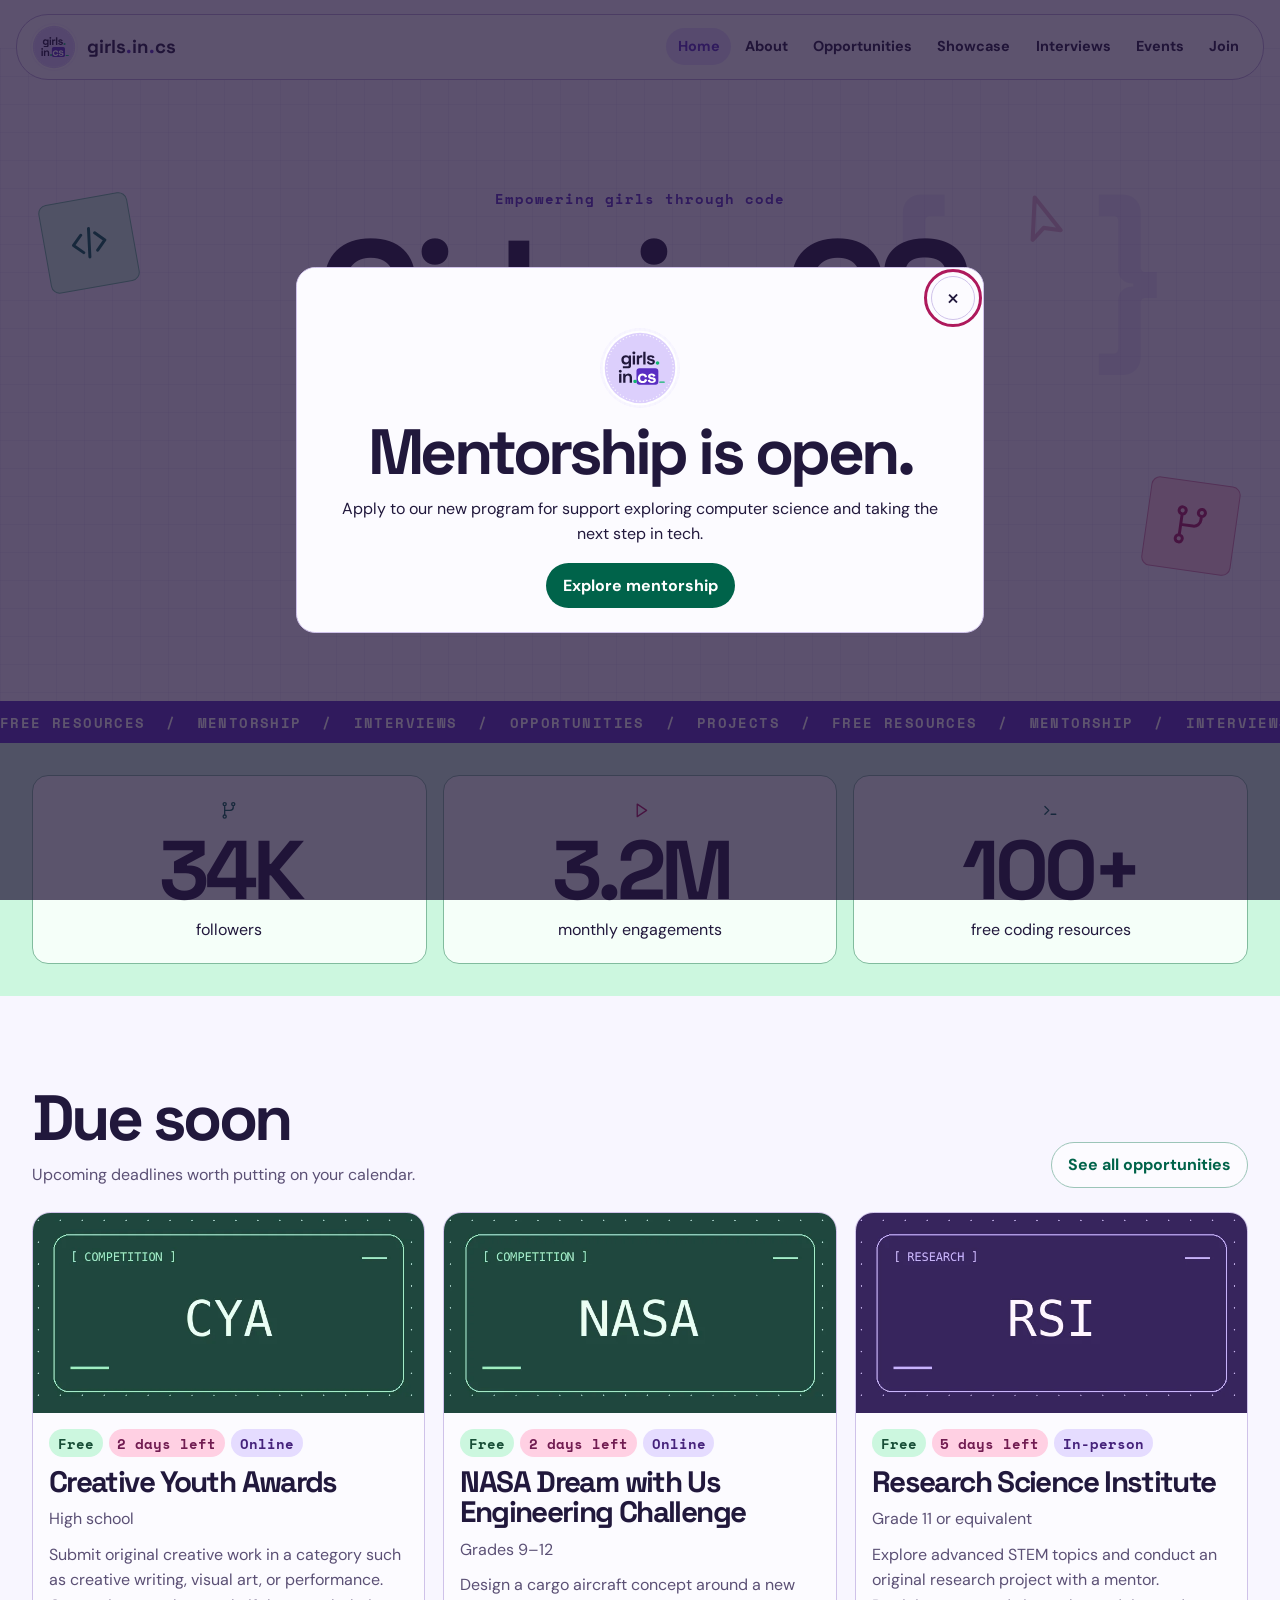
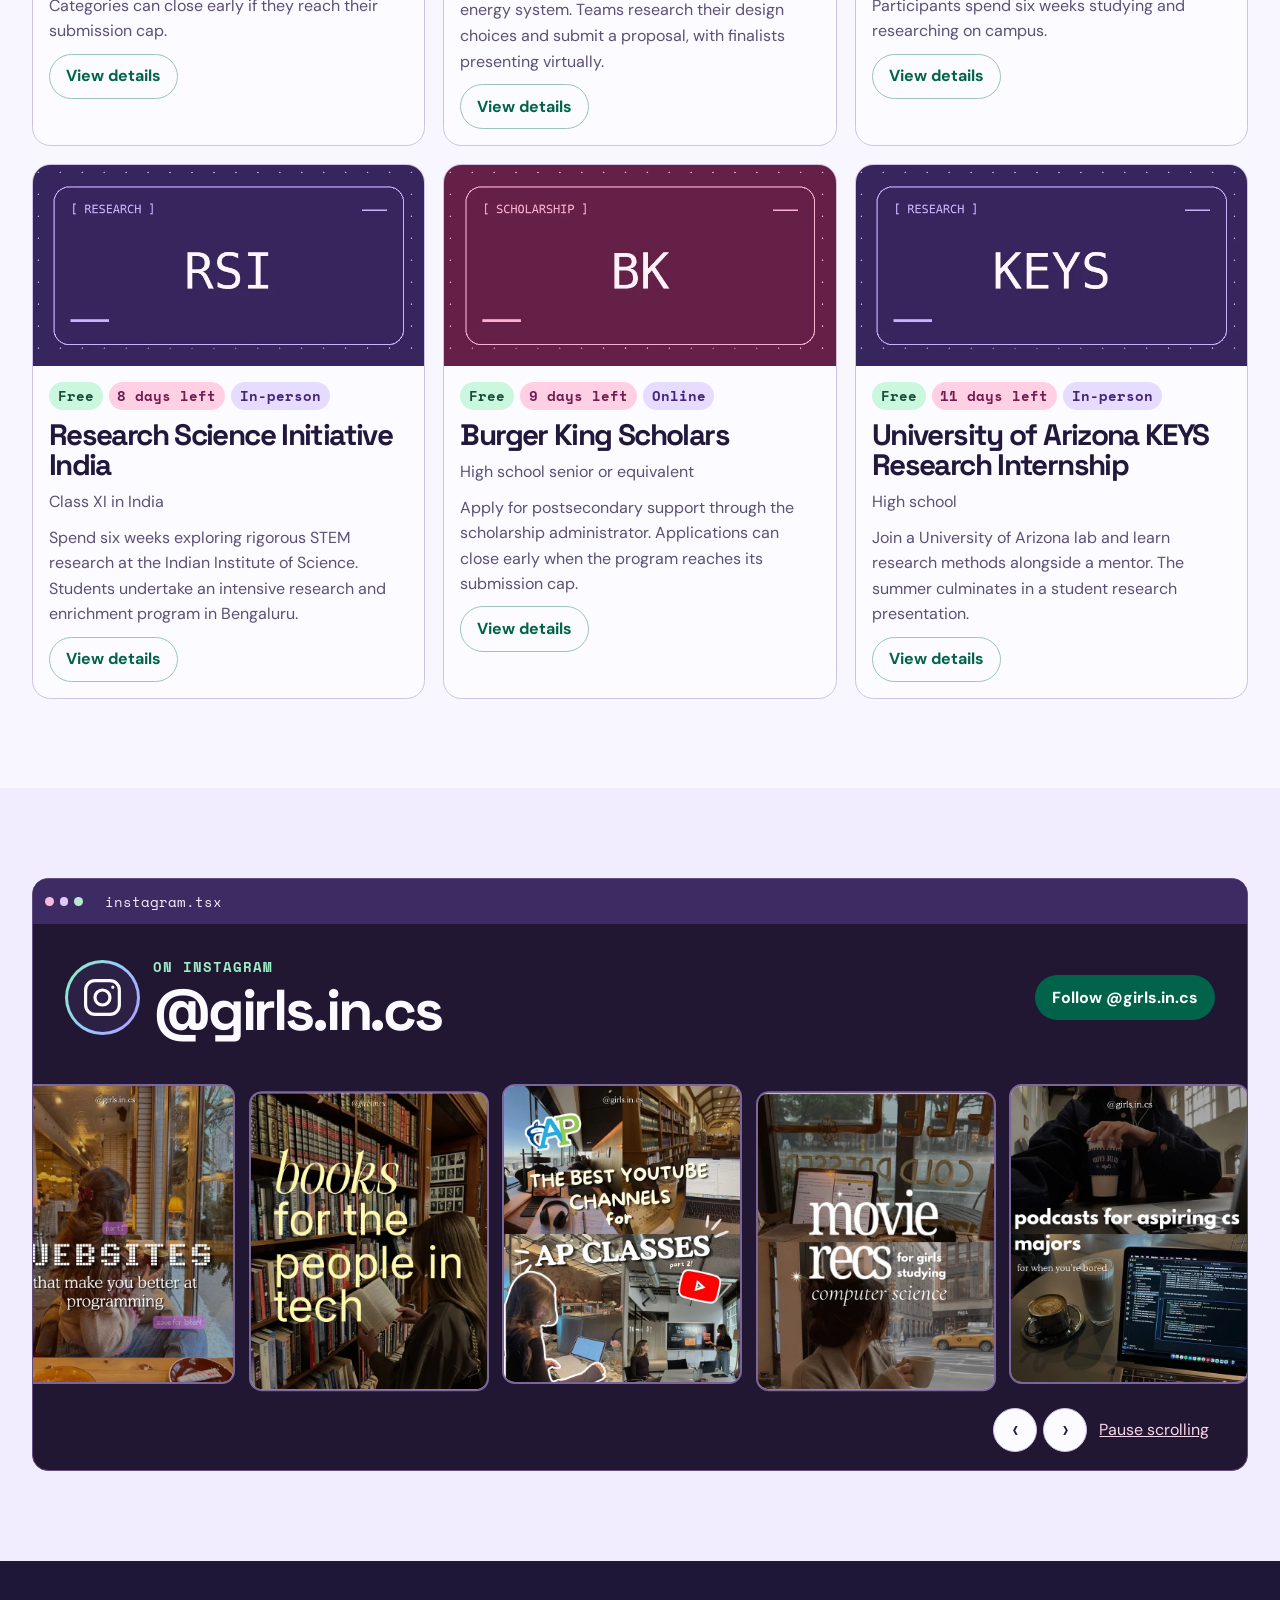
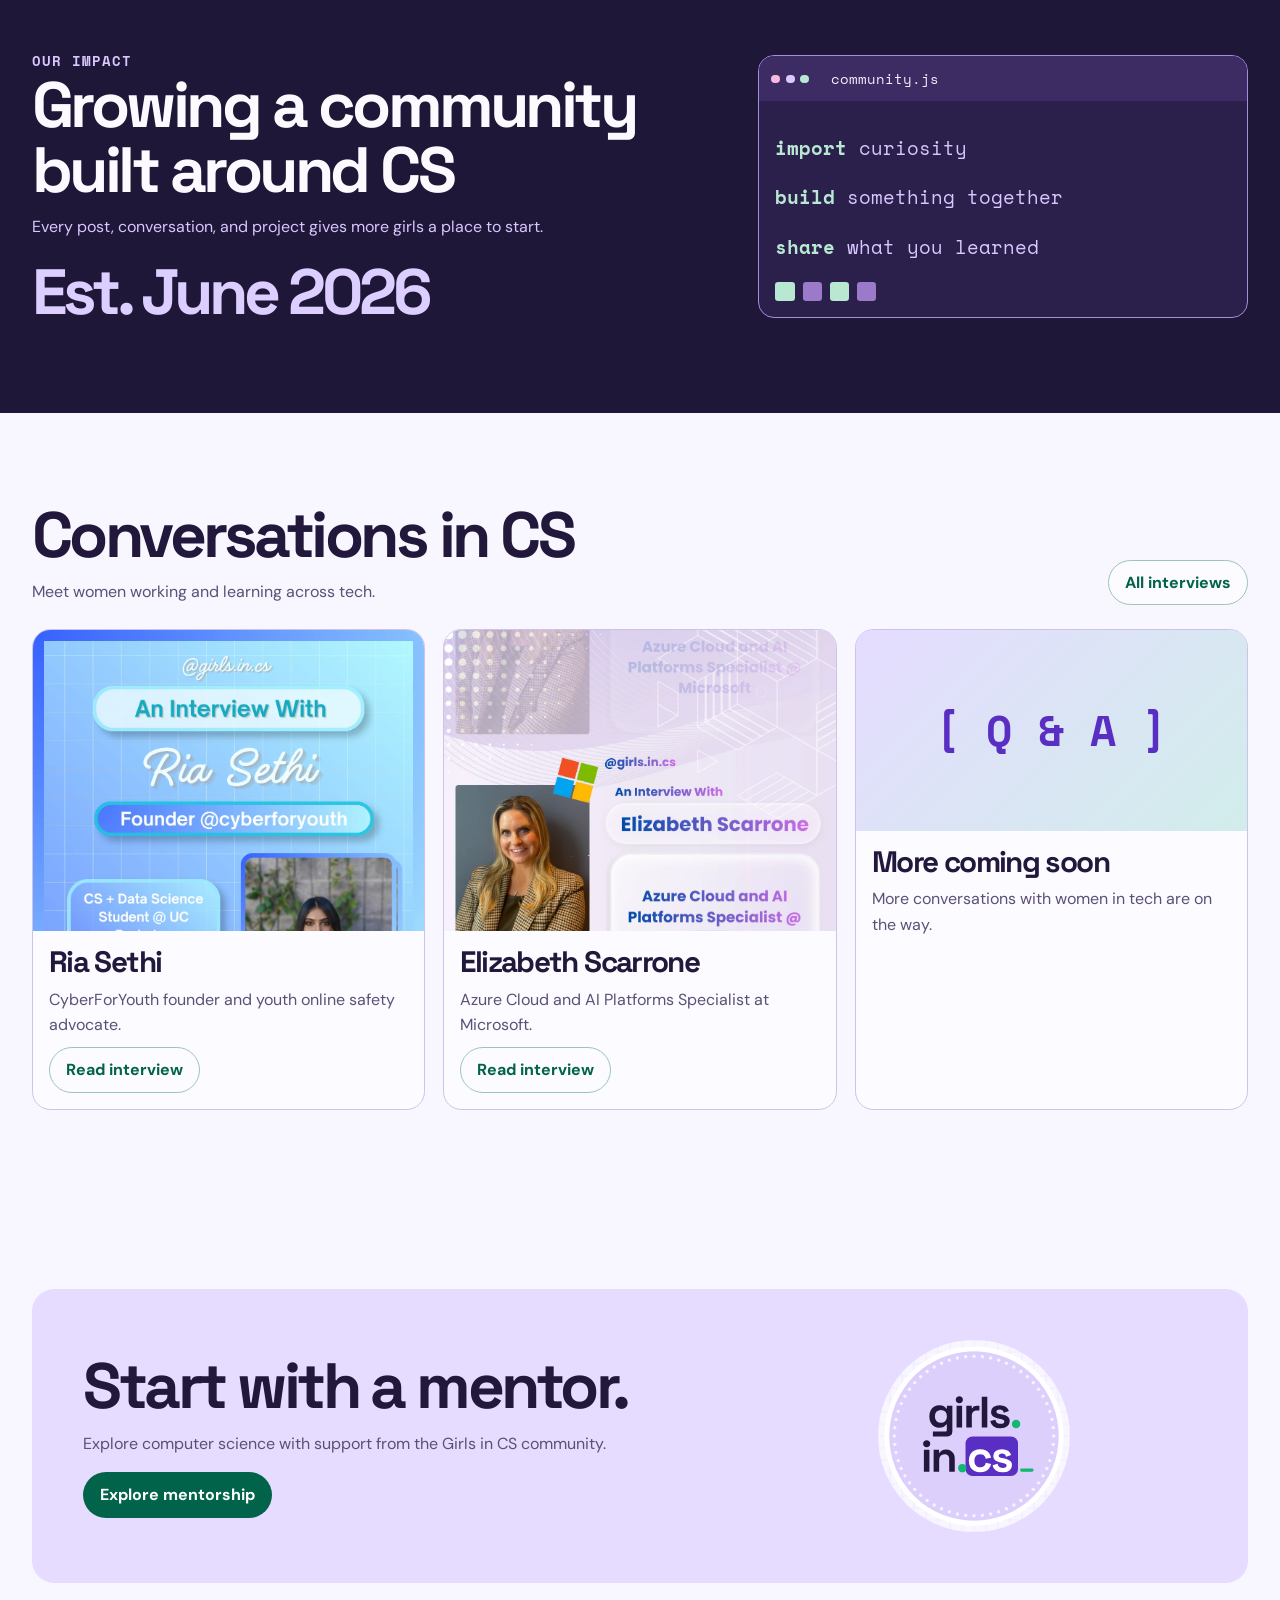
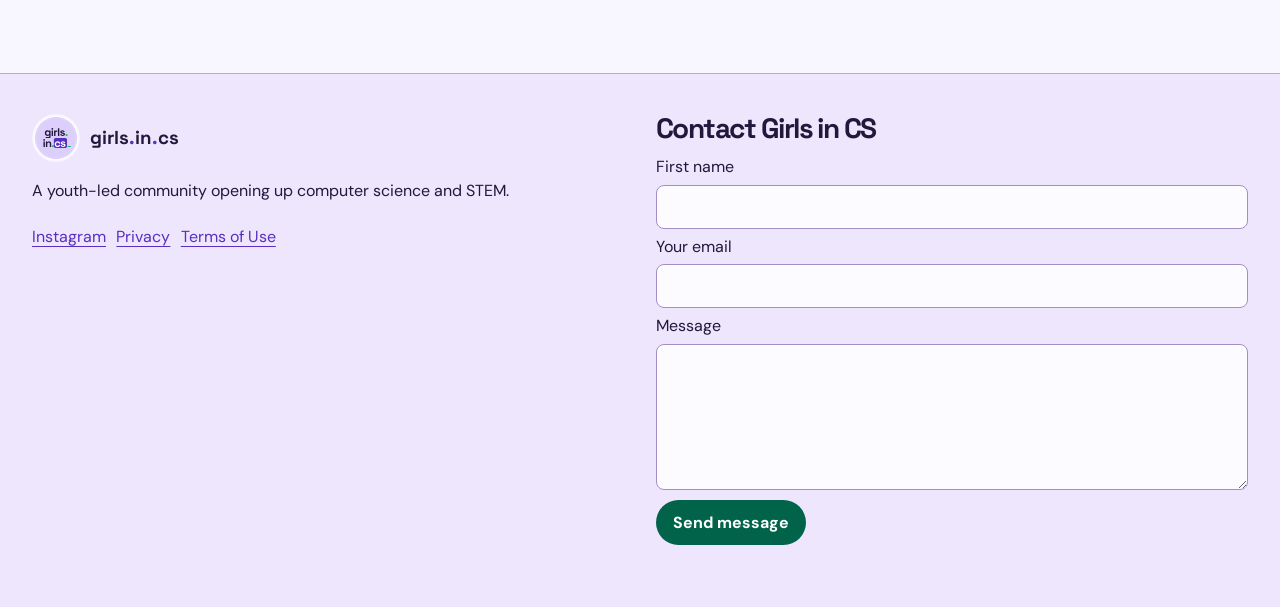
==== docs/index.html @ 19d69bda "Add Girls in CS website source" ====
<!doctype html>
<html lang="en"><head><meta charset="utf-8"><meta name="viewport" content="width=device-width, initial-scale=1">
<title>Home · Girls in CS</title><meta name="description" content="Girls in CS is a youth-led community for girls exploring computer science.">
<link rel="icon" href="assets/favicon.ico?v=5" sizes="16x16 32x32 48x48">
<link rel="icon" href="assets/favicon-32.png?v=5" type="image/png" sizes="32x32">
<link rel="icon" href="assets/favicon-192.png?v=5" type="image/png" sizes="192x192">
<link rel="icon" href="assets/tab-icon-circle.svg?v=5" type="image/svg+xml">
<link rel="apple-touch-icon" href="assets/apple-touch-icon.png?v=5" sizes="180x180">
<link rel="stylesheet" href="assets/site.css?revision=5">
<script defer src="assets/data/preview-data.js"></script><script defer src="assets/site.js"></script><script defer src="assets/feedback.js"></script></head>
<body data-page="index"><a class="skip" href="#main">Skip to content</a>
<header class="nav-shell"><div class="nav-bar"><a class="brand" href="index.html"><img src="assets/logo-circle.svg" width="48" height="48" alt=""><span>girls<span class="brand-dot">.</span>in<span class="brand-dot">.</span>cs</span></a><button class="menu" type="button" aria-expanded="false" aria-controls="nav">Menu</button><nav id="nav" aria-label="Main navigation"><a href="index.html" aria-current="page">Home</a><a href="about.html">About</a><a href="opportunities.html">Opportunities</a><a href="showcase.html">Showcase</a><a href="interviews.html">Interviews</a><a href="events.html">Events</a><a href="join.html">Join</a></nav></div></header>
<main id="main">
<section class="hero"><div class="wrap hero-inner"><span class="sticker sticker-a"><svg viewBox="0 0 24 24" fill="none" stroke="currentColor" stroke-width="1.7" stroke-linecap="round" stroke-linejoin="round" aria-hidden="true"><path d="M8 7l-5 5 5 5m8-10 5 5-5 5m-3-13-2 16"/></svg></span><span class="sticker sticker-b"><svg viewBox="0 0 24 24" fill="none" stroke="currentColor" stroke-width="1.7" stroke-linecap="round" stroke-linejoin="round" aria-hidden="true"><path d="M6 6v12m0-6h7a4 4 0 004-4V6m-11 0a2 2 0 100-4 2 2 0 000 4Zm0 16a2 2 0 100-4 2 2 0 000 4ZM17 6a2 2 0 100-4 2 2 0 000 4Z"/></svg></span><span class="hero-spark"><svg viewBox="0 0 24 24" fill="none" stroke="currentColor" stroke-width="1.7" stroke-linecap="round" stroke-linejoin="round" aria-hidden="true"><path d="M5 3l14 10-7 1-3 6z"/></svg></span>
<span class="hero-brace" aria-hidden="true">{ }</span>
<p class="mono eyebrow">Empowering girls through code</p><h1>Girls <mark>in</mark> CS</h1><p>We’re a youth-led organization helping girls explore computer science and break into tech through free resources, content, and opportunities for high schoolers.</p>
<div class="actions center"><a class="button" href="join.html">Join us</a><a class="button secondary" href="opportunities.html">Explore opportunities</a></div><p class="type-line mono" data-type-once>const community = buildTogether();</p></div></section>
<div class="marquee" aria-label="Free resources, mentorship, interviews, opportunities, projects"><div aria-hidden="true">FREE RESOURCES &nbsp;/&nbsp; MENTORSHIP &nbsp;/&nbsp; INTERVIEWS &nbsp;/&nbsp; OPPORTUNITIES &nbsp;/&nbsp; PROJECTS &nbsp;/&nbsp; FREE RESOURCES &nbsp;/&nbsp; MENTORSHIP &nbsp;/&nbsp; INTERVIEWS &nbsp;/&nbsp; OPPORTUNITIES &nbsp;/&nbsp; PROJECTS &nbsp;/&nbsp;FREE RESOURCES &nbsp;/&nbsp; MENTORSHIP &nbsp;/&nbsp; INTERVIEWS &nbsp;/&nbsp; OPPORTUNITIES &nbsp;/&nbsp; PROJECTS &nbsp;/&nbsp; FREE RESOURCES &nbsp;/&nbsp; MENTORSHIP &nbsp;/&nbsp; INTERVIEWS &nbsp;/&nbsp; OPPORTUNITIES &nbsp;/&nbsp; PROJECTS &nbsp;/&nbsp;</div></div>
<section class="stats"><div class="wrap stat-grid"><div class="stat"><span class="stat-icon"><svg viewBox="0 0 24 24" fill="none" stroke="currentColor" stroke-width="1.7" stroke-linecap="round" stroke-linejoin="round" aria-hidden="true"><path d="M6 6v12m0-6h7a4 4 0 004-4V6m-11 0a2 2 0 100-4 2 2 0 000 4Zm0 16a2 2 0 100-4 2 2 0 000 4ZM17 6a2 2 0 100-4 2 2 0 000 4Z"/></svg></span><strong data-count="34" data-suffix="K">34K</strong><span>followers</span></div><div class="stat"><span class="stat-icon"><svg viewBox="0 0 24 24" fill="none" stroke="currentColor" stroke-width="1.7" stroke-linecap="round" stroke-linejoin="round" aria-hidden="true"><path d="M8 4l12 8-12 8z"/></svg></span><strong data-count="3.2" data-suffix="M">3.2M</strong><span>monthly engagements</span></div><div class="stat"><span class="stat-icon"><svg viewBox="0 0 24 24" fill="none" stroke="currentColor" stroke-width="1.7" stroke-linecap="round" stroke-linejoin="round" aria-hidden="true"><path d="M5 7l5 5-5 5m8 0h6"/></svg></span><strong data-count="100" data-suffix="+">100+</strong><span>free coding resources</span></div></div></section>
<section class="wrap section" aria-labelledby="due-title"><div class="section-head"><div><h2 id="due-title">Due soon</h2><p>Upcoming deadlines worth putting on your calendar.</p></div><a class="button secondary" href="opportunities.html">See all opportunities</a></div><div class="card-grid" id="due"></div></section>
<section class="social section" aria-labelledby="posts-title">
<div class="wrap"><div class="editor social-editor"><div class="editor-bar"><i></i><i></i><i></i><span data-type-once>instagram.tsx</span></div>
<div class="social-header"><div class="social-profile"><span class="story-ring"><svg viewBox="0 0 24 24" fill="none" stroke="currentColor" stroke-width="1.7" stroke-linecap="round" stroke-linejoin="round" aria-hidden="true"><path d="M8 3h8a5 5 0 015 5v8a5 5 0 01-5 5H8a5 5 0 01-5-5V8a5 5 0 015-5zm4 5a4 4 0 100 8 4 4 0 000-8zm5.5-1.5h.01"/></svg></span><div><p class="mono eyebrow">ON INSTAGRAM</p><h2 id="posts-title">@girls.in.cs</h2></div></div>
<a class="button" href="https://www.instagram.com/girls.in.cs/" target="_blank" rel="noopener">Follow @girls.in.cs</a></div>
<div class="post-track" id="posts" tabindex="0" aria-label="Instagram posts"><p class="feed-message">See the latest posts on Instagram.</p></div>
<div class="social-controls" hidden><button class="icon-button" type="button" data-pan="-1" aria-label="Previous posts">‹</button><button class="icon-button" type="button" data-pan="1" aria-label="Next posts">›</button><button type="button" class="text-button" data-carousel-pause>Pause scrolling</button></div>
</div></div></section>
<section class="impact section"><div class="wrap split"><div><p class="mono eyebrow">OUR IMPACT</p><h2>Growing a community built around CS</h2><p>Every post, conversation, and project gives more girls a place to start.</p><div class="impact-founded"><strong class="impact-number">Est. June 2026</strong></div></div><div class="editor impact-art" aria-hidden="true"><div class="editor-bar"><i></i><i></i><i></i><span data-type-once>community.js</span></div><div class="editor-body"><p data-type-once><b>import</b> curiosity</p><p data-type-once><b>build</b> something together</p><p data-type-once><b>share</b> what you learned</p><div class="commit"><span></span><span></span><span></span><span></span></div></div></div></div></section>
<section class="wrap section"><div class="section-head"><div><h2>Conversations in CS</h2><p>Meet women working and learning across tech.</p></div><a class="button secondary" href="interviews.html">All interviews</a></div><div class="card-grid interviews" data-interviews></div></section>
<section class="section wrap"><div class="cta split"><div><h2>Start with a mentor.</h2><p>Explore computer science with support from the Girls in CS community.</p><a class="button" href="join.html#mentorship">Explore mentorship</a></div><img src="assets/logo-circle.svg" alt="" width="320" height="320" loading="lazy"></div></section>
<dialog id="mentorship-dialog" aria-labelledby="mentorship-title"><div class="dialog-top"><button type="button" data-close aria-label="Close mentorship announcement">×</button></div><div class="announce"><img src="assets/logo-circle.svg" alt="" width="80" height="80"><h2 id="mentorship-title">Mentorship is open.</h2><p>Apply to our new program for support exploring computer science and taking the next step in tech.</p><a class="button" href="join.html#mentorship">Explore mentorship</a></div></dialog></main>
<footer class="site-footer"><div class="wrap footer-grid"><div><a class="brand" href="index.html"><img src="assets/logo-circle.svg" width="48" height="48" alt=""><span>girls<span class="brand-dot">.</span>in<span class="brand-dot">.</span>cs</span></a><p>A youth-led community opening up computer science and STEM.</p><div class="actions"><a href="https://www.instagram.com/girls.in.cs/">Instagram</a><a href="privacy.html">Privacy</a><a href="terms.html">Terms of Use</a></div></div><section class="feedback">
    <h2>Contact Girls in CS</h2>
    <form id="feedback-form" action="https://formspree.io/f/xvkawpyn" method="post">
      
      <label for="feedback-name">First name</label>
      <input id="feedback-name" name="first_name" type="text" autocomplete="given-name" maxlength="80" pattern=".*\S.*" required>
      <label for="feedback-email">Your email</label>
      <input id="feedback-email" name="email" type="email" autocomplete="email" required>
      <label for="feedback-message">Message</label>
      <textarea id="feedback-message" name="message" rows="5" required></textarea>
      <button type="submit">Send message</button>
      <p id="feedback-status" class="status" role="status" aria-atomic="true"></p>
    </form>
</section></div></footer>
<dialog id="detail" aria-labelledby="detail-title"><div class="dialog-top"><button type="button" data-close aria-label="Close dialog">×</button></div><div id="detail-content"></div></dialog>
</body></html>
---- docs/assets/site.css ----
@import url('https://fonts.googleapis.com/css2?family=DM+Sans:wght@400;500;600;700&family=Space+Grotesk:wght@400;500;600;700&family=Space+Mono:wght@400;700&display=swap');

:root {
  --paper:#f8f6ff; --white:#fcfbff; --ink:#21183c; --muted:#5b5075;
  --violet:#592ec2; --blue:#2354c8; --lavender:#e5dcff; --mint:#d1f0de;
  --pink:#ffdded; --line:#cfc2e9; --night:#1e1738;
  --brand:linear-gradient(100deg,#2454c9,#823acc);
  --heading:'Space Grotesk',Arial,sans-serif;
  --mono:'Space Mono',ui-monospace,monospace;
}
* { box-sizing:border-box; }
body { margin:0; background:var(--paper); color:var(--ink); font:1rem/1.6 'DM Sans',Arial,sans-serif; }
[hidden] { display:none!important; }
img { display:block; max-width:100%; height:auto; }
a { color:var(--violet); text-underline-offset:.23em; }
a,button,input,select,textarea,summary { -webkit-tap-highlight-color:transparent; }
button,input,select,textarea { font:inherit; }
button,select,summary { cursor:pointer; }
:focus-visible { outline:3px solid #345de0; outline-offset:4px; }
h1,h2,h3,p { margin:0; }
h1,h2,h3 { font-family:var(--heading); line-height:1.02; letter-spacing:-.055em; }
h1 { font-size:clamp(3rem,8vw,7rem); }
h2 { font-size:clamp(2.2rem,5vw,4rem); }
h3 { font-size:clamp(1.35rem,2.5vw,1.85rem); }
p { overflow-wrap:anywhere; }
mark { color:inherit; background:linear-gradient(transparent 60%,#d1c0ff 60%,#e0c5f4 93%,transparent 93%); }
.wrap { width:min(100% - 3rem,76rem); margin-inline:auto; }
.section { padding-block:clamp(3rem,7vw,6rem); }
.mono { font-family:var(--mono); }
.eyebrow { color:var(--violet); font-size:.875rem; font-weight:700; letter-spacing:.07em; }
.skip { position:fixed; top:1rem; left:1rem; z-index:12; background:white; padding:.6rem; transform:translateY(-220%); }
.skip:focus { transform:none; }
.nav-shell { position:sticky; top:.7rem; z-index:5; margin: .85rem auto 0; width:min(100% - 1.75rem,78rem); }
.nav-bar { display:flex; justify-content:space-between; align-items:center; gap:1rem; padding:.5rem .8rem; border:1px solid #bba9da; border-radius:2rem; background:var(--white); position:relative; }
.brand { display:inline-flex; gap:.6rem; align-items:center; font:700 1.17rem var(--heading); white-space:nowrap; text-decoration:none; color:var(--ink); }
.brand img { border-radius:50%; flex:none; }
.brand-dot { color:var(--violet); }
nav { display:flex; gap:.18rem; align-items:center; }
nav a,.menu { padding:.46rem .7rem; border-radius:2rem; font-size:.9rem; font-weight:700; color:var(--ink); text-decoration:none; }
nav a:hover,nav a:focus-visible,nav a[aria-current] { background:var(--lavender); color:var(--violet); }
nav a:focus-visible { outline-color:var(--violet); }
.menu { display:none; border:1px solid var(--line); background:var(--paper); }
.hero,.page-hero { background-image:linear-gradient(#6e48bb10 1px,transparent 1px),linear-gradient(90deg,#6e48bb10 1px,transparent 1px); background-size:28px 28px; }
.hero { margin-top:-2rem; overflow:hidden; }
.hero-inner { position:relative; text-align:center; padding-block:clamp(6rem,11vw,10rem) clamp(3rem,7vw,6rem); isolation:isolate; }
.hero h1 { font-size:clamp(3.8rem,13vw,10.3rem); margin:.25rem 0 1rem; letter-spacing:-.075em; }
.hero-inner > p:not(.eyebrow):not(.type-line) { font-size:clamp(1rem,2vw,1.3rem); max-width:49ch; margin:auto; }
.actions { display:flex; align-items:center; flex-wrap:wrap; gap:.65rem; margin-top:1.25rem; }
.center { justify-content:center; }
.button,.feedback button { display:inline-flex; align-items:center; justify-content:center; border:1px solid transparent; border-radius:2rem; min-height:44px; padding:.55rem 1rem; font-weight:700; text-decoration:none; background:var(--brand); color:#fff; transition:transform .2s; }
.button:hover,.feedback button:hover { transform:translateY(-2px); }
.secondary { background:var(--white); color:var(--violet); border-color:var(--line); }
.type-line { margin-top:1.6rem; font-size:.875rem; color:var(--violet); }
.cursor { animation:blink 1.1s step-end infinite; }
@keyframes blink { 50% { opacity:0; } }
.sticker { position:absolute; padding:.45rem .7rem; border:1px solid currentColor; border-radius:.55rem; font:700 .875rem var(--mono); }
.sticker-a { background:var(--mint); top:23%; left:1%; rotate:-10deg; }
.sticker-b { background:var(--pink); bottom:20%; right:1%; rotate:8deg; }
.hero-brace { position:absolute; right:5%; top:15%; font:700 clamp(4rem,14vw,13rem) var(--mono); color:#a37bf127; z-index:-1; }
.marquee { overflow:hidden; background:var(--violet); color:white; padding:.65rem 0; }
.marquee div { width:max-content; font:700 .875rem var(--mono); letter-spacing:.1em; animation:marquee 28s linear infinite; }
@keyframes marquee { to { transform:translateX(-25%); } }
.marquee:hover div { animation-play-state:paused; }
.stats { background:var(--mint); }
.stat-grid { display:grid; grid-template-columns:repeat(3,minmax(0,1fr)); text-align:center; padding:1.75rem 0; }
.stat-grid > div+div { border-left:1px solid #668b79; }
.stat-grid strong,.impact-number { display:block; font:700 clamp(1.65rem,5.7vw,4rem)/1 var(--heading); letter-spacing:-.065em; }
.stat-grid span { display:block; margin-top:.32rem; font-size:clamp(.82rem,1.6vw,1rem); }
.section-head { display:flex; align-items:end; justify-content:space-between; flex-wrap:wrap; gap:1rem; margin-bottom:1.5rem; }
.section-head p,.page-hero p:not(.eyebrow),.panel > p,.split p:not(.eyebrow) { margin-top:.7rem; max-width:60ch; color:var(--muted); }
.card-grid { display:grid; grid-template-columns:repeat(3,minmax(0,1fr)); gap:1.15rem; }
.card,.team-card,.panel,.empty { border:1px solid var(--line); border-radius:1.15rem; background:var(--white); overflow:hidden; }
.card { display:flex; flex-direction:column; min-width:0; transition:transform .23s,border-color .23s; }
.card:hover { transform:translateY(-4px); border-color:var(--violet); }
.card img,.project-art { width:100%; aspect-ratio:1.95; object-fit:cover; }
.card-body { padding:1rem; display:grid; gap:.6rem; align-content:start; }
.card .card-body { flex:1; }
.card h3,.team-card h3 { overflow-wrap:anywhere; }
.card-body .button { justify-self:start; }
.card-body p { color:var(--muted); }
.badges { display:flex; gap:.38rem; flex-wrap:wrap; }
.badge { background:var(--lavender); color:#45227b; font:700 .875rem var(--mono); border-radius:2rem; padding:.22rem .55rem; }
.badge.cost { background:var(--mint); color:#184e37; }
.badge.deadline { background:var(--pink); color:#711c51; }
.empty { grid-column:1/-1; padding:1.5rem; }
.social-tag { display:inline-block; border:1px solid var(--line); border-radius:2rem; background:var(--white); color:var(--violet); font-size:.875rem; font-weight:700; letter-spacing:.14em; padding:.3rem .8rem; }
.social h2 { margin:.55rem 0 .7rem; color:var(--violet); background:var(--brand); color:transparent; background-clip:text; }
.post-frame { margin-top:1.75rem; padding:clamp(.5rem,2vw,1.2rem); background:var(--white); border:1px solid var(--line); border-radius:1.5rem; }
.post-track { display:flex; gap:.4rem; overflow-x:auto; scrollbar-width:none; cursor:grab; }
.post-track::-webkit-scrollbar { display:none; }
.post-track:active { cursor:grabbing; }
.post-tile { display:block; flex:0 0 clamp(9rem,20.6vw,16.5rem); aspect-ratio:1; overflow:hidden; border:0; border-radius:.65rem; padding:0; position:relative; background:var(--lavender); }
.post-tile img { width:100%; height:100%; object-fit:cover; object-position:top; user-select:none; }
.carousel-tile::after { content:''; position:absolute; right:11px; top:11px; width:13px; height:13px; border:2px solid white; box-shadow:3px -3px white; background:#3c2860; border-radius:2px; }
.icon-button,.dialog-top button { border:1px solid var(--line); background:var(--white); color:var(--ink); border-radius:50%; min-width:44px; height:44px; font-size:1.6rem; line-height:1; }
.impact,.dark { color:#fcfaff; background:var(--night); }
.split,.program-panel { display:grid; grid-template-columns:minmax(0,1.15fr) minmax(0,.85fr); align-items:center; gap:clamp(1.2rem,5vw,4rem); }
.impact .eyebrow,.impact p:not(.eyebrow) { color:#d9c7ff; }
.impact-number { margin-top:1.1rem; color:#dcceff; }
.editor { border:1px solid #a58ddc; background:#2b204c; border-radius:1rem; overflow:hidden; }
.editor-bar { display:flex; align-items:center; gap:.36rem; padding:.75rem; background:#3d2c63; font: .875rem var(--mono); }
.editor-bar i { width:.55rem; height:.55rem; border-radius:50%; background:#f7badc; }
.editor-bar i:nth-child(2) { background:#dfc8fc; }
.editor-bar i:nth-child(3) { background:#b8e8d1; }
.editor-bar span { margin-left:.5rem; color:#f7eeff; }
.editor-body { padding:1rem; font:clamp(.875rem,2.3vw,1.2rem)/2 var(--mono); }
.editor-body b { color:#b8e8d1; }
.commit { display:flex; gap:.5rem; margin-top:1rem; }
.commit span { width:1.2rem; aspect-ratio:1; background:#b8e8d1; border-radius:.2rem; }
.commit span:nth-child(2n) { background:#9b7aca; }
.interviews .card img { aspect-ratio:1.3; object-position:top; }
.cta { background:var(--lavender); border-radius:1.4rem; padding:clamp(1.3rem,4vw,3.2rem); }
.cta .button,.panel .button,.announce .button { margin-top:1rem; }
.cta img { max-width:min(80%,12rem); margin:auto; border-radius:50%; }
.page-hero { display:grid; grid-template-columns:minmax(0,1fr) auto; gap:1rem; align-items:center; padding:clamp(2.8rem,7vw,6rem) clamp(1rem,4vw,3rem); margin-top:1.4rem; border:1px solid var(--line); border-radius:1.35rem; }
.page-hero h1 { margin:.4rem 0; }
.page-motif { background:var(--mint); border:1px solid #8aa997; border-radius:.7rem; rotate:6deg; padding:.65rem 1rem; font:700 clamp(1rem,4vw,3.2rem) var(--mono); white-space:nowrap; }
.filters { display:grid; grid-template-columns:repeat(4,minmax(0,1fr)); gap:.8rem; align-items:end; padding:1rem; border:1px solid var(--line); border-radius:1rem; background:var(--lavender); }
.filters label,.feedback form { display:grid; gap:.3rem; }
.search-field { grid-column:span 2; }
input,select,textarea { min-width:0; max-width:100%; border:1px solid #a58ec6; border-radius:.5rem; padding:.52rem .68rem; background:var(--white); color:var(--ink); }
.results { margin:.9rem 0; color:var(--muted); font-size:.875rem; }
.project-filter { display:flex; align-items:center; gap:.7rem; flex-wrap:wrap; margin-bottom:1.25rem; }
.project-art,.program-art,.initials { display:grid; place-items:center; color:var(--violet); background:var(--lavender); font:700 clamp(1.25rem,4vw,2.7rem) var(--mono); }
.project-art:nth-child(1) { background-image:linear-gradient(135deg,#e5dcff,#d1edeb); }
.team-grid { margin-top:1.25rem; }
.team-card img,.initials { width:100%; aspect-ratio:1.4; object-fit:cover; object-position:center 27%; }
.team-card summary { color:var(--violet); font-weight:700; }
.team-card details p { margin-top:.5rem; }
.programs { display:grid; gap:1.5rem; }
.program-panel { grid-template-columns:minmax(0,.55fr) minmax(0,1fr); align-items:stretch; gap:1rem; scroll-margin-top:6rem; }
.program-art { min-height:9rem; border:1px solid var(--line); border-radius:1rem; }
.embed { margin-top:1rem; }
.embed summary { color:var(--violet); font-weight:700; }
.embed iframe { display:block; height:min(65vh,42rem); width:100%; border:0; margin:.65rem 0; }
.reading h2 { font-size:1.65rem; margin:.8rem 0 .4rem; }
.site-footer { background:#eee6fc; border-top:1px solid var(--line); padding:2.5rem 0; }
.footer-grid { display:grid; grid-template-columns:minmax(0,1fr) minmax(0,1fr); gap:2rem; }
.footer-grid p { margin:.55rem 0; }
.feedback h2 { font-size:1.75rem; margin-bottom:.75rem; }
.feedback textarea { resize:vertical; }
.feedback button { justify-self:start; margin-top:.3rem; }
.feedback button:disabled { opacity:.7; }
dialog { width:min(100% - 1.5rem,43rem); max-height:calc(100dvh - 1.5rem); padding:0; border:1px solid var(--line); border-radius:1.2rem; background:var(--white); color:var(--ink); overflow:auto; }
dialog::backdrop { background:#201236b8; }
body:has(dialog[open]) { overflow:hidden; }
.dialog-top { display:flex; justify-content:flex-end; padding:.5rem; position:sticky; top:0; background:var(--white); z-index:1; }
.dialog-body,.announce { padding:0 clamp(1rem,4vw,2rem) 1.5rem; }
.dialog-body p,.dialog-body dl { margin-top:.7rem; }
.dialog-body dl { display:grid; grid-template-columns:minmax(0,8rem) minmax(0,1fr); gap:.4rem .6rem; }
.dialog-body dt { font-weight:700; }
.dialog-body dd { margin:0; overflow-wrap:anywhere; }
.announce { text-align:center; }
.announce img { margin:auto auto .75rem; border-radius:50%; }
.announce p { margin-top:.65rem; }
.slide { max-height:66dvh; width:100%; object-fit:contain; margin-top:.6rem; background:var(--lavender); touch-action:pan-y; }
.slide-controls,.slide-dots { display:flex; justify-content:center; align-items:center; flex-wrap:wrap; gap:.38rem; margin-top:.6rem; }
.slide-dots button { min-width:32px; min-height:32px; border:1px solid var(--line); border-radius:50%; background:var(--white); color:var(--ink); }
.slide-dots button[aria-current] { color:white; background:var(--violet); }
.reveal { opacity:0; translate:0 16px; transition:opacity .44s,translate .44s; }
.reveal.shown { opacity:1; translate:0 0; }
@media(max-width:900px) {
  .menu { display:inline-block; }
  nav { display:none; position:absolute; inset:calc(100% + .4rem) 0 auto; padding:.6rem; flex-wrap:wrap; background:var(--white); border:1px solid var(--line); border-radius:1rem; }
  nav.open { display:flex; }
  .card-grid { grid-template-columns:repeat(2,minmax(0,1fr)); }
  .sticker-a { top:19%; }
  .sticker-b { bottom:13%; }
}
@media(max-width:570px) {
  .wrap { width:calc(100% - 1.5rem); }
  .hero-inner { padding-top:5.8rem; }
  .sticker-a { top:11%; left:4%; font-size:.72rem; }
  .sticker-b { display:none; }
  .page-hero { grid-template-columns:1fr; justify-items:start; }
  .page-motif { rotate:2deg; }
  .card-grid,.split,.program-panel,.footer-grid { grid-template-columns:minmax(0,1fr); }
  .filters { grid-template-columns:repeat(2,minmax(0,1fr)); }
  .stat-grid { width:100%; }
  .stat-grid > div { padding-inline:.25rem; }
  .project-filter select { max-width:65%; }
}
@media(prefers-reduced-motion:reduce) {
  *,*::before,*::after { animation:none!important; transition:none!important; scroll-behavior:auto!important; }
  .reveal { opacity:1; translate:none; }
}

.text-button { margin-top:.65rem; border:0; background:transparent; text-decoration:underline; color:var(--violet); padding:.35rem; }

dialog:fullscreen { width:100%; max-height:none; border:0; border-radius:0; }
dialog:fullscreen .dialog-body { width:min(100%,65rem); margin-inline:auto; }
dialog:fullscreen .slide { max-height:74dvh; }
.card .badge { max-width:100%; overflow-wrap:anywhere; }
.program-editor { color:#fcfaff; min-height:12rem; }
.program-editor .editor-body { padding:1rem 1.2rem 1.35rem; }

/* Green and pink accents with violet reserved for the brand and editorial type. */
:root {
  --green:#00634a;
  --green-light:#b8f6d5;
  --pink-strong:#ae195c;
  --pink-light:#ffc9e0;
  --brand:linear-gradient(100deg,#2454c9,#823acc);
  --mint:#ccf7df;
  --pink:#ffd0e3;
}
:focus-visible { outline-color:var(--pink-strong); }
.button,.feedback button { background:var(--green); }
.button:hover,.feedback button:hover { background:#004d3a; }
.button.secondary { background:var(--white); color:var(--green); border-color:#9cc5b8; }
.button.secondary:hover { background:var(--green-light); }
.eyebrow { color:var(--green); }
.nav-bar,.site-footer { --line:#b9a9da; }
.brand img { width:44px; height:44px; object-fit:contain; flex:none; }
mark { background:linear-gradient(transparent 61%,var(--pink-light) 61%,#dec9ff 95%,transparent 95%); }
.hero h1 { color:var(--ink); }
.hero h1 mark { color:inherit; background:linear-gradient(transparent 62%, #d7c8fb 62%, #d7c8fb 94%, transparent 94%); }
.hero .eyebrow { color:var(--violet); }
.hero .actions .button:not(.secondary) { background:#39765f; }
.hero .actions .button:not(.secondary):hover { background:#30634f; }
.hero .actions .secondary { background:#edf8f1; color:#145740; }
.hero .actions .secondary:hover { background:#ddf3e7; }
.sticker,.hero-spark { display:grid; place-items:center; width:clamp(3rem,8vw,5.6rem); aspect-ratio:1; }
.sticker svg,.hero-spark svg,.icon-pair svg,.stat-icon svg,.story-ring svg { width:65%; height:65%; }
.sticker-a { color:var(--green); border-color:#6abc98; }
.sticker-b { color:var(--pink-strong); border-color:#d980aa; }
.hero-spark { position:absolute; right:13%; top:20%; rotate:16deg; color:var(--pink-strong); opacity:.3; }
.page-motif.icon-pair { background:none; border:0; display:flex; gap:.5rem; padding:.25rem; rotate:0deg; }
.icon-pair span { display:grid; place-items:center; width:clamp(3rem,8vw,5.8rem); aspect-ratio:1; border-radius:1rem; background:var(--green-light); color:var(--green); rotate:-9deg; }
.icon-pair span+span { color:var(--pink-strong); background:var(--pink-light); rotate:8deg; }
.stat-grid { gap:clamp(.2rem,1.5vw,1rem); padding-block:clamp(1rem,3vw,2rem); }
.stat-grid .stat { padding:clamp(.5rem,2vw,1.25rem) .25rem; border:1px solid #81bc9e; border-radius:1rem; background:#f5fff9; transition:transform .22s,box-shadow .22s; }
.stat-grid strong { font-size:clamp(2rem,7vw,5.2rem); }
.stat-grid .stat:hover { transform:translateY(-4px) scale(1.025); box-shadow:0 0 1.3rem #3bb88e55; }
.stat-grid .stat:nth-child(2):hover { box-shadow:0 0 1.3rem #bd40776b; }
.stat-grid .stat-icon { width:1.8rem; height:1.8rem; margin:0 auto .25rem; display:grid; place-items:center; color:var(--green); }
.stat-grid .stat:nth-child(2) .stat-icon { color:var(--pink-strong); }
.stat:hover .stat-icon { animation:stat-wiggle .43s ease; }
@keyframes stat-wiggle { 33% { rotate:-12deg; } 66% { rotate:11deg; } }
.type-prepared { position:relative; }
.type-prepared .type-source { opacity:0; }
.typing { position:absolute; inset:0; overflow-wrap:anywhere; }
.typing::after { content:'_'; color:#00a96f; animation:blink .75s step-end infinite; }
.editor .typing::after { color:#75ffbc; }
.editor-bar [data-type-once] { min-width:0; }
.social { background:#f2ecff; text-align:left; }
.social-editor { background:#211733; border-color:#644e81; color:#fcfaff; }
.social-header { display:flex; justify-content:space-between; align-items:center; flex-wrap:wrap; gap:.7rem; padding:clamp(.9rem,3vw,2rem); }
.social-profile { display:flex; align-items:center; gap:.8rem; min-width:0; }
.social .eyebrow { color:#9deec3; }
.social h2 { color:#fcfaff; background:none; margin:.15rem 0 0; overflow-wrap:anywhere; font-size:clamp(1.65rem,4.5vw,3.65rem); }
.story-ring { width:clamp(2.6rem,6.5vw,4.7rem); aspect-ratio:1; flex:none; border:3px solid transparent; border-radius:50%; display:grid; place-items:center; background:linear-gradient(#2c2045,#2c2045) padding-box,linear-gradient(120deg,#82f6b8,#99c9ff,#b299ff) border-box; }
.social .post-track { gap:.85rem; padding:.75rem clamp(.9rem,3vw,2rem) 1rem; position:relative; }
.social .post-tile { flex-basis:clamp(8.5rem,19vw,15rem); border:2px solid #7c659b; border-radius:.8rem; }
.social .post-tile:nth-child(even) { translate:0 .45rem; }
.social .post-tile:hover { border-color:#6ff2af; }
.social-controls { display:flex; justify-content:flex-end; align-items:center; gap:.4rem; padding:.5rem clamp(.9rem,3vw,2rem) 1.15rem; }
.social-controls .text-button { margin:0; color:#f8d6e9; }
.directory-intro { font-size:clamp(1.25rem,2.7vw,1.5rem); }
.terms-note { margin:.7rem 0; color:var(--muted); }
.team-card h3 { margin-bottom:.3rem; }
.team-dialog { display:grid; grid-template-columns:minmax(0,.55fr) minmax(0,1fr); gap:1rem; align-items:start; }
.team-dialog img,.team-dialog .initials { border-radius:.8rem; aspect-ratio:4/5; object-fit:cover; }
.team-dialog h2 { font-size:clamp(1.7rem,5vw,2.7rem); }
.team-dialog-controls { display:flex; align-items:center; justify-content:center; gap:.65rem; padding:0 1rem 1rem; }
[data-page="join"] .page-hero { grid-template-columns:1fr; }
[data-page="join"] .page-hero h1 { max-width:17ch; }
[data-page="about"] .team-grid { margin-top:0; }
@media(max-width:570px) {
  .hero-spark { display:none; }
  .team-dialog { grid-template-columns:1fr; }
  .team-dialog img,.team-dialog .initials { width:min(9rem,100%); }
}
@media(prefers-reduced-motion:reduce) {
  .type-prepared .type-source { opacity:1; }
  .typing { display:none; }
  .stat-grid .stat:hover { transform:none; }
}
@media(max-width:570px) {
  .sticker-a { top:8%; }
  .sticker-b { bottom:6%; }
}

.brand img { width:48px; height:48px; }
.social .post-tile { aspect-ratio:4/5; }

.impact-founded { margin-top:1.25rem; }
.impact-founded .impact-number { display:inline-block; margin:0; transition:transform .22s,text-shadow .22s; }
.impact-founded .impact-number:hover { transform:translateY(-3px); text-shadow:0 0 1.1rem #ab86ed75; }
/* Program artwork and copy share a row and stretch to the same height. */
.programs { gap:clamp(2rem,5vw,4.5rem); }
.program-panel {
  grid-template-columns:minmax(0,.7fr) minmax(0,1fr);
  gap:clamp(1.25rem,3.3vw,3.25rem);
}
.program-panel .panel { padding:clamp(1.5rem,3vw,2.5rem); }
.program-editor .editor-bar { padding:.85rem clamp(1rem,2vw,1.75rem); }
.program-editor .editor-body { padding:clamp(1.35rem,3vw,2.5rem); }

[data-page="showcase"] #projects { gap:clamp(1.5rem,3vw,2.4rem); }
[data-page="showcase"] .project-filter { margin-bottom:clamp(1.65rem,3vw,2.4rem); }
[data-page="showcase"] #projects .card-body,
[data-page="showcase"] main .panel { padding:clamp(1.5rem,3vw,2.5rem); }
[data-page="showcase"] #projects .card-body { gap:.8rem; }
[data-page="showcase"] #projects h3,
[data-page="showcase"] .panel h2,
[data-page="showcase"] #detail h2 { line-height:1.17; }
[data-page="showcase"] #projects .card-body p,
[data-page="showcase"] .panel p,
[data-page="showcase"] #detail p { line-height:1.7; }
[data-page="showcase"] #detail .dialog-body { padding:0 clamp(1.5rem,3vw,2.5rem) clamp(1.75rem,3.5vw,2.75rem); }
[data-page="showcase"] #detail dl { gap:.7rem .95rem; margin-top:1.2rem; }
[data-page="showcase"] main section + section { padding-top:clamp(3.5rem,7vw,6rem); }

.feed-message { padding:0 0 .45rem; color:#f0e7ff; cursor:default; }
.feed-skeleton { display:flex; gap:inherit; width:100%; overflow:hidden; }
.feed-skeleton span { flex:0 0 clamp(8.5rem,19vw,15rem); aspect-ratio:4/5; border-radius:.8rem; background:#624c7f; animation:feed-pulse 1.4s ease-in-out infinite alternate; }
@keyframes feed-pulse { from { opacity:.55; } to { opacity:1; } }
.sr-only { position:absolute; width:1px; height:1px; padding:0; overflow:hidden; clip-path:inset(50%); white-space:nowrap; }
.video-tile::after { content:'▶'; position:absolute; right:10px; top:10px; color:white; background:#2b1748; padding:.16rem .38rem; border-radius:.3rem; font-size:.8rem; }
.post-image-fallback { display:grid; place-items:center; padding:.8rem; height:100%; color:var(--ink); overflow:hidden; }
@media(max-width:759px) {
  .program-panel { grid-template-columns:minmax(0,1fr); }
}
@media(prefers-reduced-motion:reduce) {
  .impact-founded .impact-number:hover { transform:none; }
}
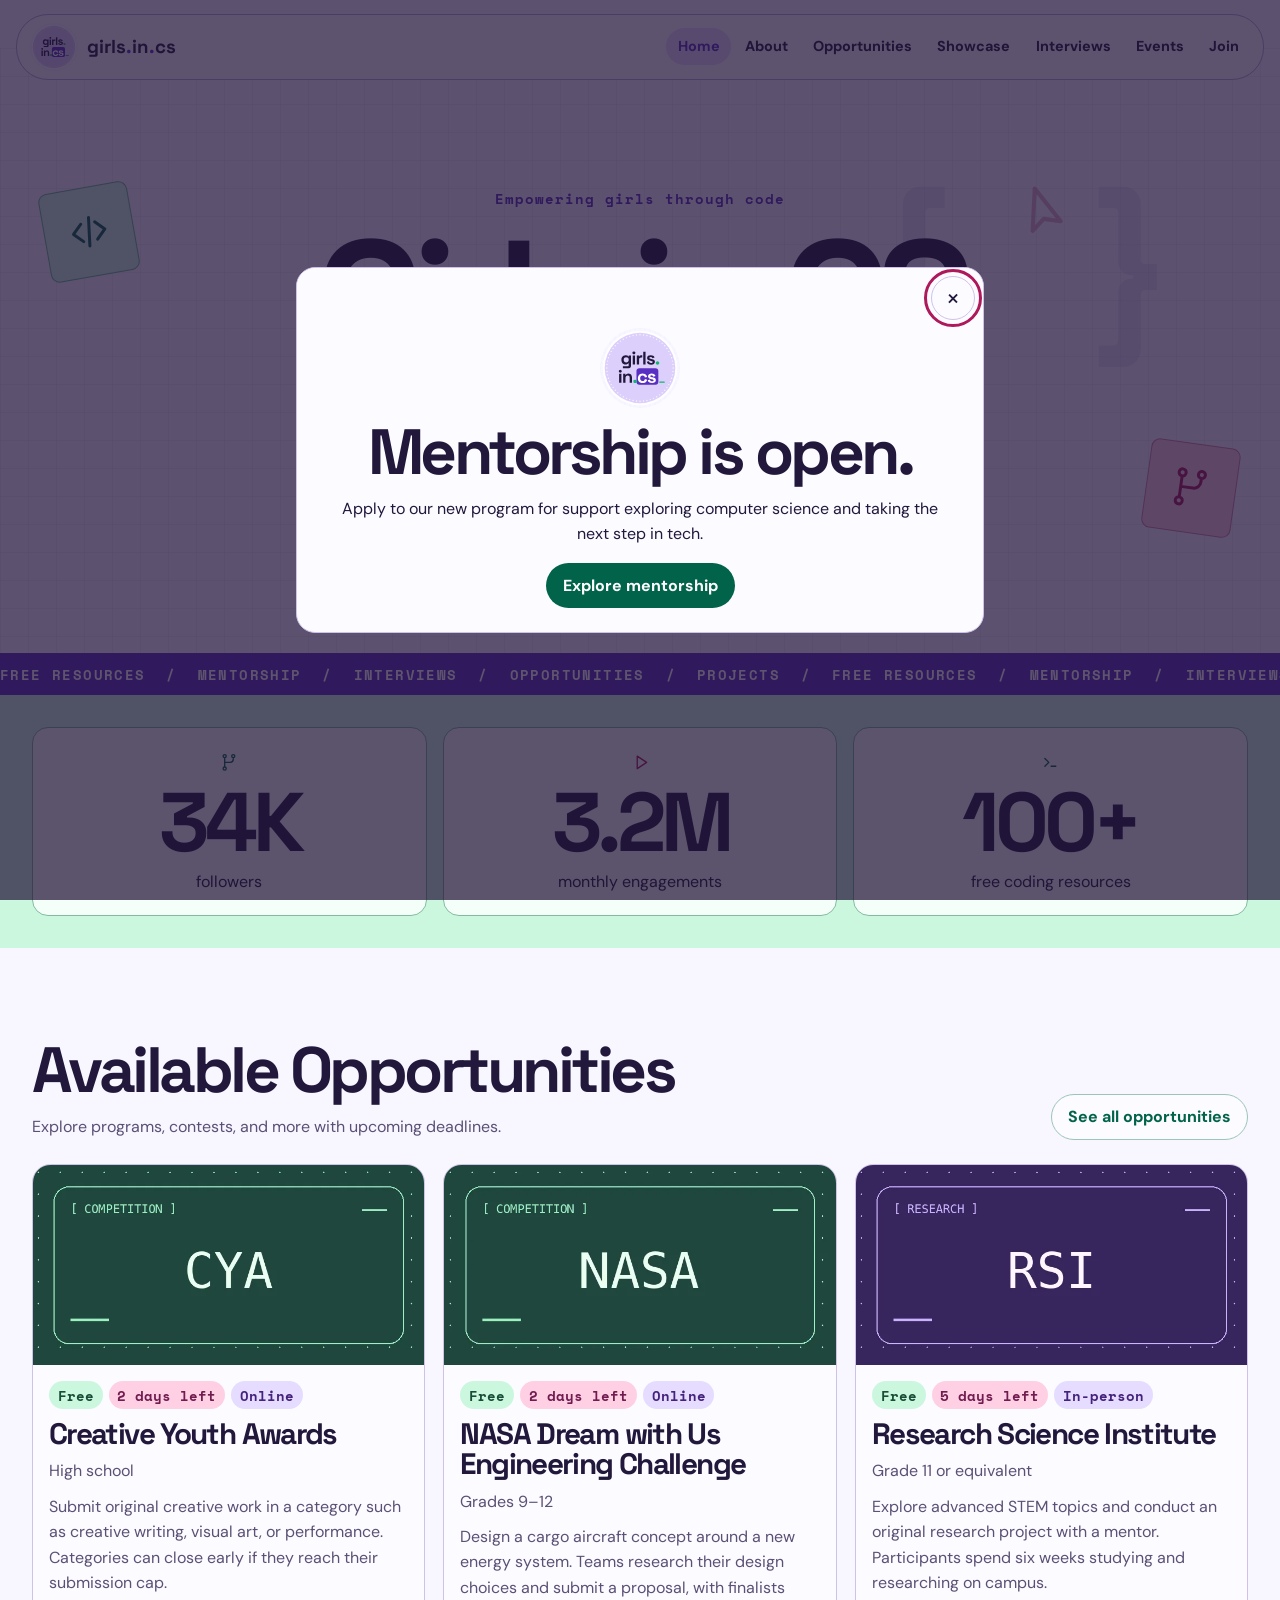
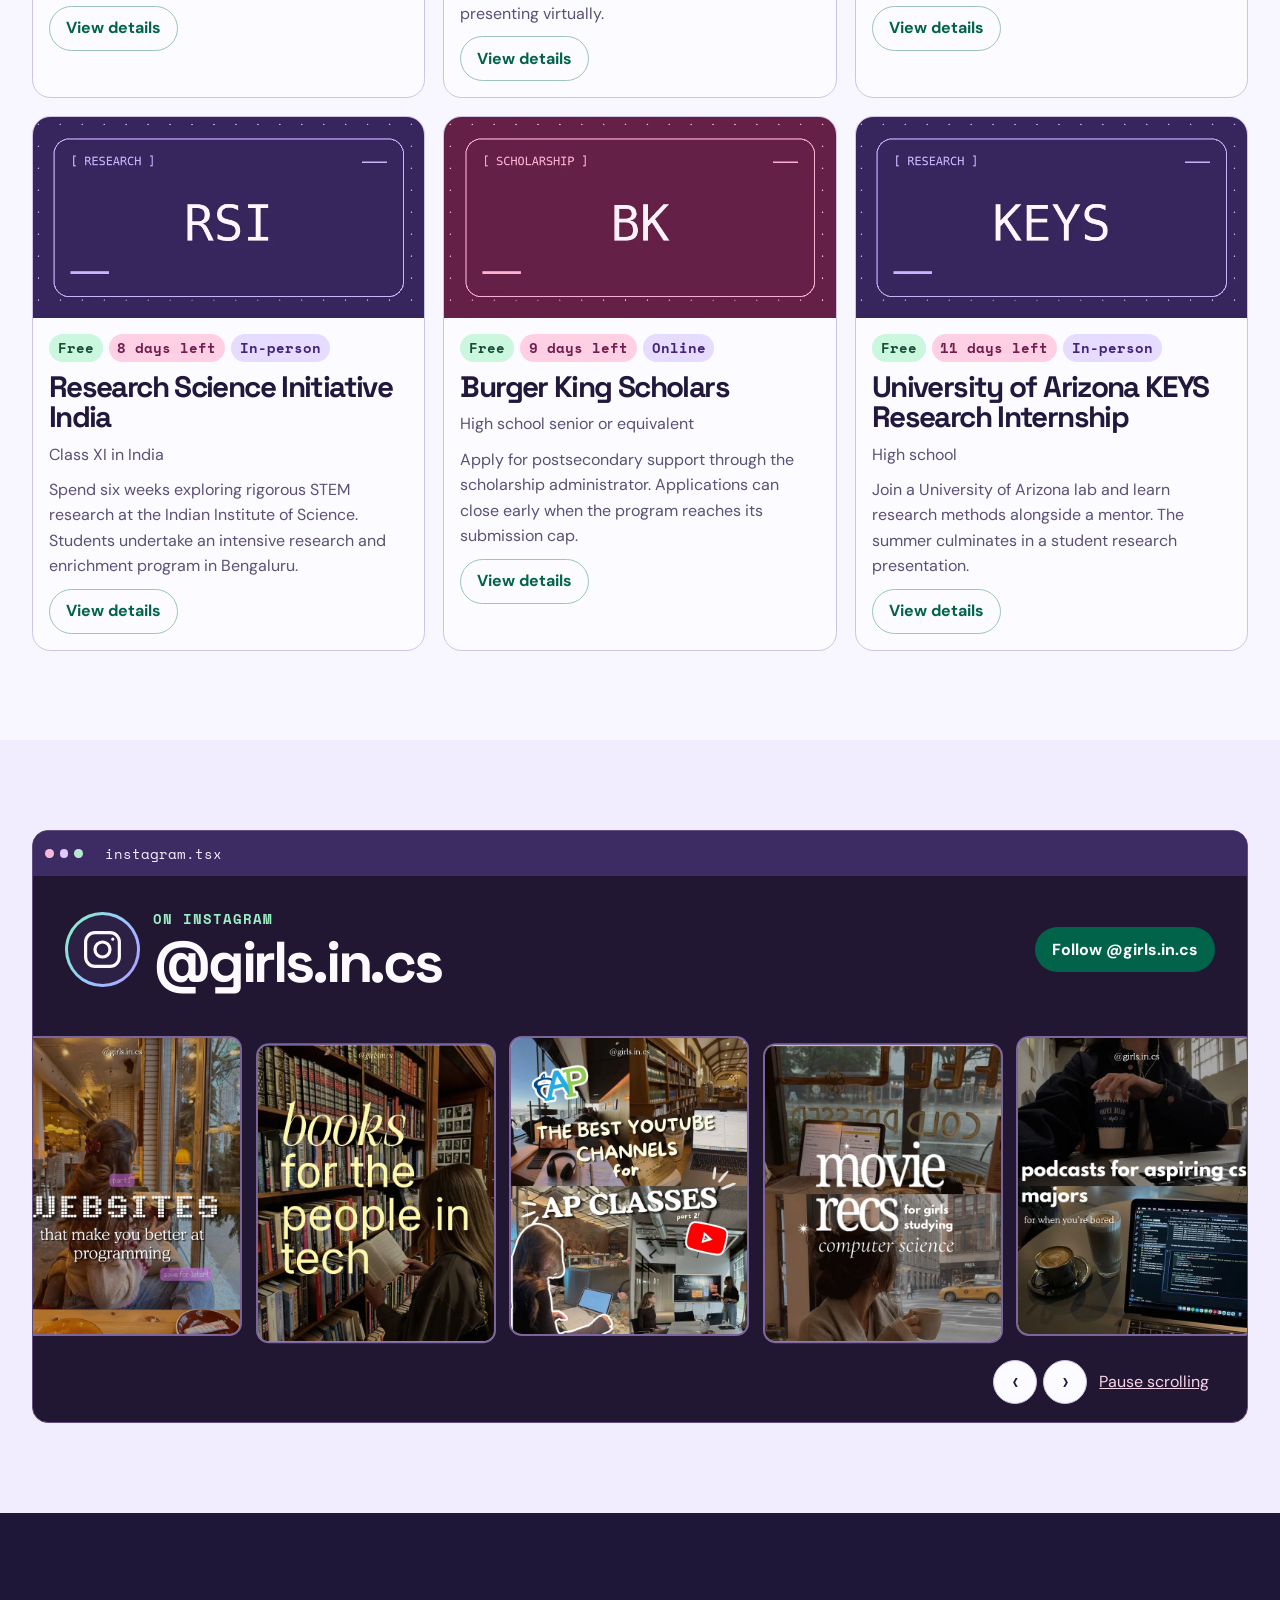
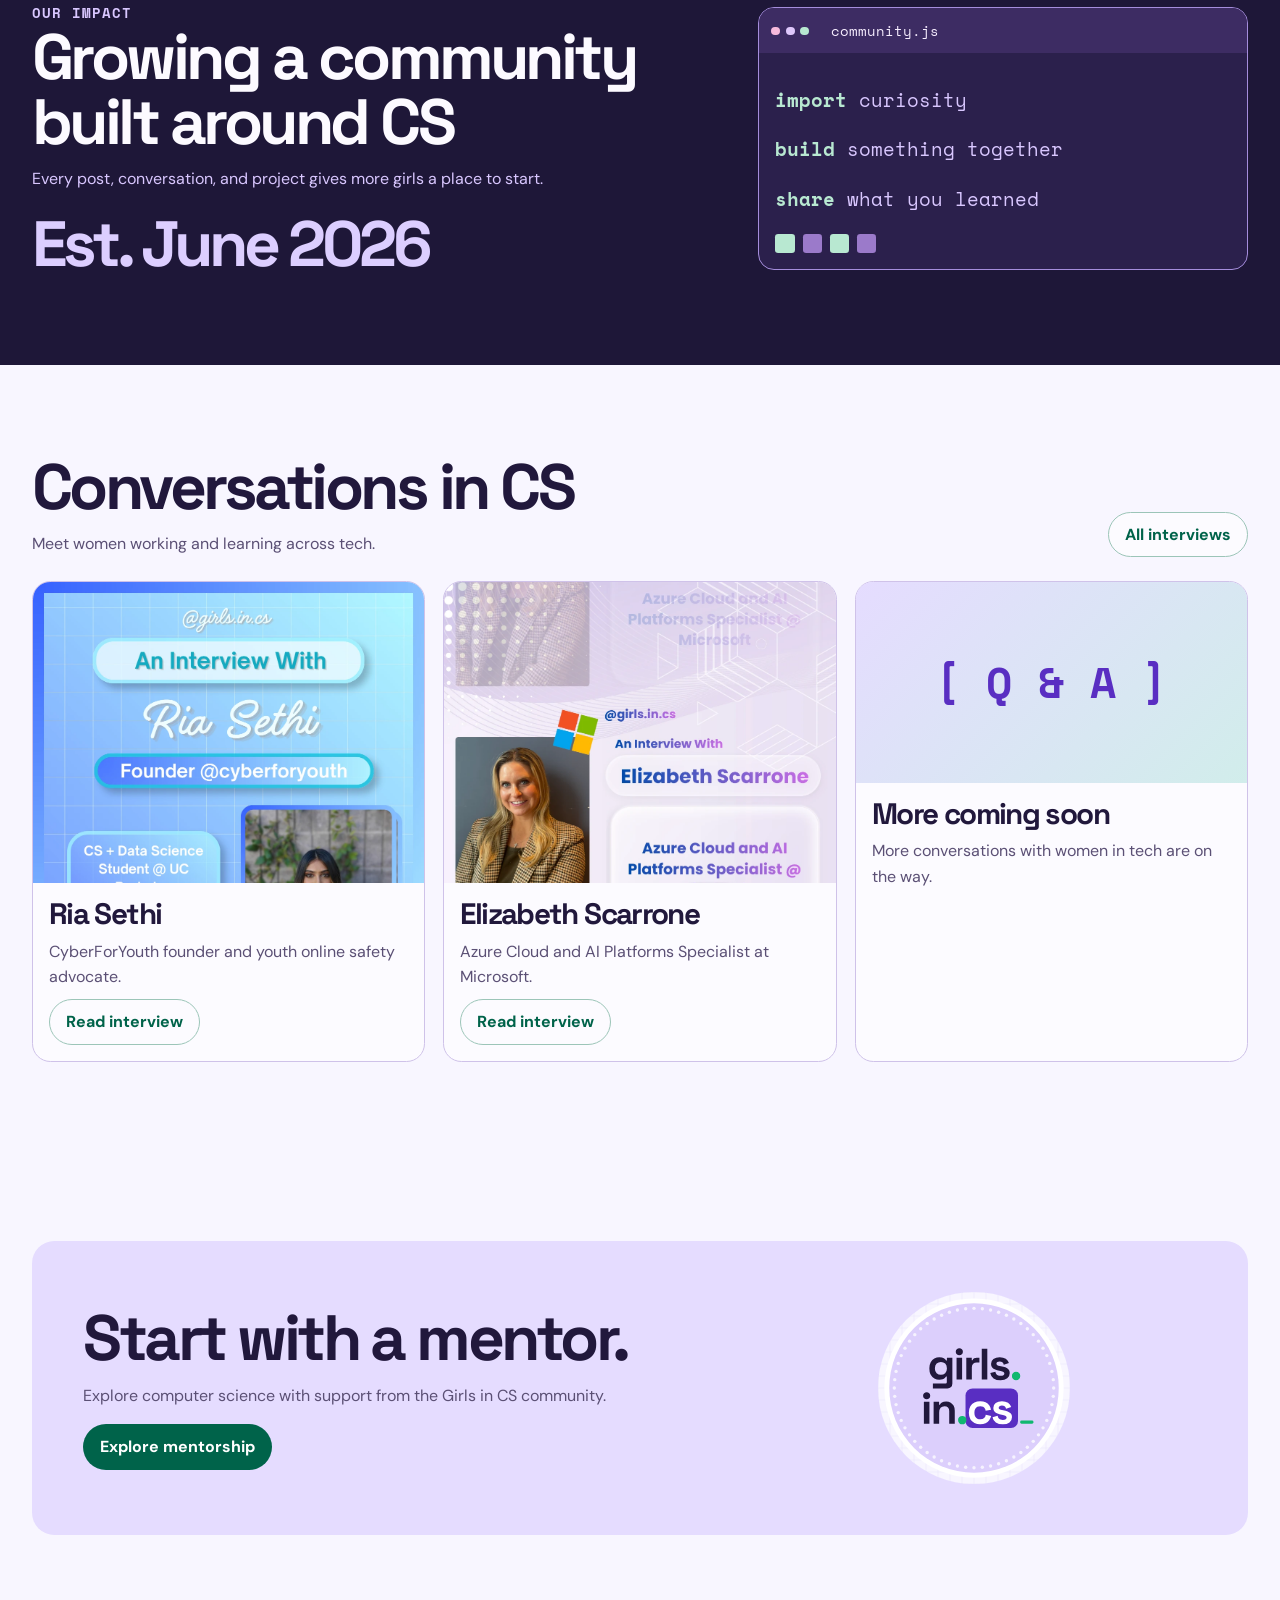
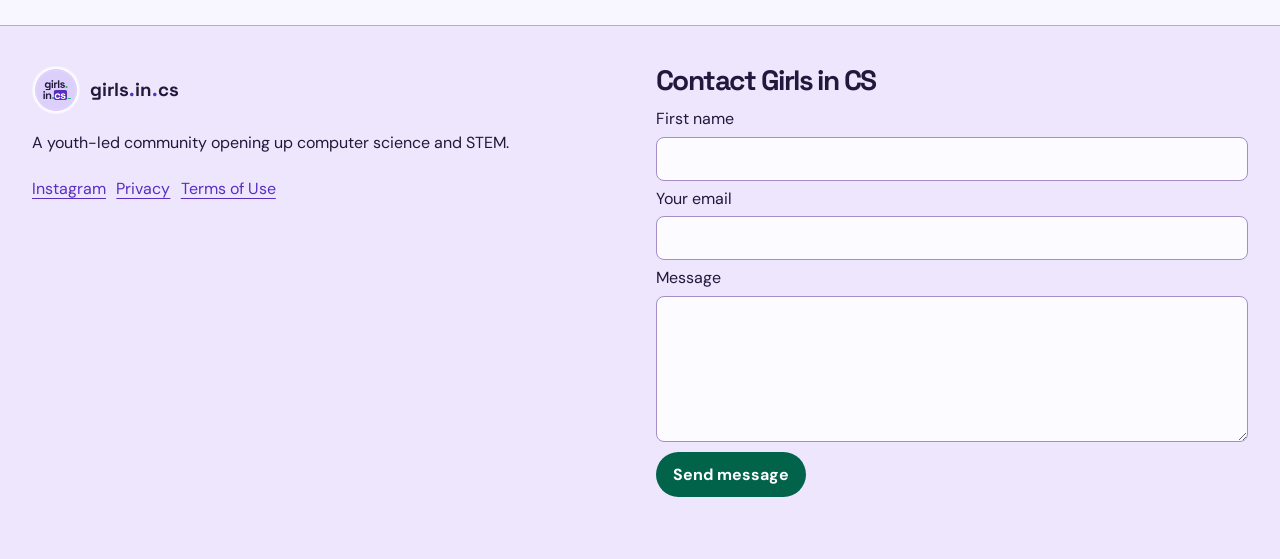
==== commit 72797ceb: "Update homepage tagline and opportunities heading" ====
--- a/docs/index.html
+++ b/docs/index.html
@@ -13,11 +13,11 @@
 <main id="main">
 <section class="hero"><div class="wrap hero-inner"><span class="sticker sticker-a"><svg viewBox="0 0 24 24" fill="none" stroke="currentColor" stroke-width="1.7" stroke-linecap="round" stroke-linejoin="round" aria-hidden="true"><path d="M8 7l-5 5 5 5m8-10 5 5-5 5m-3-13-2 16"/></svg></span><span class="sticker sticker-b"><svg viewBox="0 0 24 24" fill="none" stroke="currentColor" stroke-width="1.7" stroke-linecap="round" stroke-linejoin="round" aria-hidden="true"><path d="M6 6v12m0-6h7a4 4 0 004-4V6m-11 0a2 2 0 100-4 2 2 0 000 4Zm0 16a2 2 0 100-4 2 2 0 000 4ZM17 6a2 2 0 100-4 2 2 0 000 4Z"/></svg></span><span class="hero-spark"><svg viewBox="0 0 24 24" fill="none" stroke="currentColor" stroke-width="1.7" stroke-linecap="round" stroke-linejoin="round" aria-hidden="true"><path d="M5 3l14 10-7 1-3 6z"/></svg></span>
 <span class="hero-brace" aria-hidden="true">{ }</span>
-<p class="mono eyebrow">Empowering girls through code</p><h1>Girls <mark>in</mark> CS</h1><p>We’re a youth-led organization helping girls explore computer science and break into tech through free resources, content, and opportunities for high schoolers.</p>
-<div class="actions center"><a class="button" href="join.html">Join us</a><a class="button secondary" href="opportunities.html">Explore opportunities</a></div><p class="type-line mono" data-type-once>const community = buildTogether();</p></div></section>
+<p class="mono eyebrow" data-type-once>Empowering girls through code</p><h1>Girls <mark>in</mark> CS</h1><p>We’re a youth-led organization helping girls explore computer science and break into tech through free resources, content, and opportunities for high schoolers.</p>
+<div class="actions center"><a class="button" href="join.html">Join us</a><a class="button secondary" href="opportunities.html">Explore opportunities</a></div></div></section>
 <div class="marquee" aria-label="Free resources, mentorship, interviews, opportunities, projects"><div aria-hidden="true">FREE RESOURCES &nbsp;/&nbsp; MENTORSHIP &nbsp;/&nbsp; INTERVIEWS &nbsp;/&nbsp; OPPORTUNITIES &nbsp;/&nbsp; PROJECTS &nbsp;/&nbsp; FREE RESOURCES &nbsp;/&nbsp; MENTORSHIP &nbsp;/&nbsp; INTERVIEWS &nbsp;/&nbsp; OPPORTUNITIES &nbsp;/&nbsp; PROJECTS &nbsp;/&nbsp;FREE RESOURCES &nbsp;/&nbsp; MENTORSHIP &nbsp;/&nbsp; INTERVIEWS &nbsp;/&nbsp; OPPORTUNITIES &nbsp;/&nbsp; PROJECTS &nbsp;/&nbsp; FREE RESOURCES &nbsp;/&nbsp; MENTORSHIP &nbsp;/&nbsp; INTERVIEWS &nbsp;/&nbsp; OPPORTUNITIES &nbsp;/&nbsp; PROJECTS &nbsp;/&nbsp;</div></div>
 <section class="stats"><div class="wrap stat-grid"><div class="stat"><span class="stat-icon"><svg viewBox="0 0 24 24" fill="none" stroke="currentColor" stroke-width="1.7" stroke-linecap="round" stroke-linejoin="round" aria-hidden="true"><path d="M6 6v12m0-6h7a4 4 0 004-4V6m-11 0a2 2 0 100-4 2 2 0 000 4Zm0 16a2 2 0 100-4 2 2 0 000 4ZM17 6a2 2 0 100-4 2 2 0 000 4Z"/></svg></span><strong data-count="34" data-suffix="K">34K</strong><span>followers</span></div><div class="stat"><span class="stat-icon"><svg viewBox="0 0 24 24" fill="none" stroke="currentColor" stroke-width="1.7" stroke-linecap="round" stroke-linejoin="round" aria-hidden="true"><path d="M8 4l12 8-12 8z"/></svg></span><strong data-count="3.2" data-suffix="M">3.2M</strong><span>monthly engagements</span></div><div class="stat"><span class="stat-icon"><svg viewBox="0 0 24 24" fill="none" stroke="currentColor" stroke-width="1.7" stroke-linecap="round" stroke-linejoin="round" aria-hidden="true"><path d="M5 7l5 5-5 5m8 0h6"/></svg></span><strong data-count="100" data-suffix="+">100+</strong><span>free coding resources</span></div></div></section>
-<section class="wrap section" aria-labelledby="due-title"><div class="section-head"><div><h2 id="due-title">Due soon</h2><p>Upcoming deadlines worth putting on your calendar.</p></div><a class="button secondary" href="opportunities.html">See all opportunities</a></div><div class="card-grid" id="due"></div></section>
+<section class="wrap section" aria-labelledby="due-title"><div class="section-head"><div><h2 id="due-title">Available Opportunities</h2><p>Explore programs, contests, and more with upcoming deadlines.</p></div><a class="button secondary" href="opportunities.html">See all opportunities</a></div><div class="card-grid" id="due"></div></section>
 <section class="social section" aria-labelledby="posts-title">
 <div class="wrap"><div class="editor social-editor"><div class="editor-bar"><i></i><i></i><i></i><span data-type-once>instagram.tsx</span></div>
 <div class="social-header"><div class="social-profile"><span class="story-ring"><svg viewBox="0 0 24 24" fill="none" stroke="currentColor" stroke-width="1.7" stroke-linecap="round" stroke-linejoin="round" aria-hidden="true"><path d="M8 3h8a5 5 0 015 5v8a5 5 0 01-5 5H8a5 5 0 01-5-5V8a5 5 0 015-5zm4 5a4 4 0 100 8 4 4 0 000-8zm5.5-1.5h.01"/></svg></span><div><p class="mono eyebrow">ON INSTAGRAM</p><h2 id="posts-title">@girls.in.cs</h2></div></div>
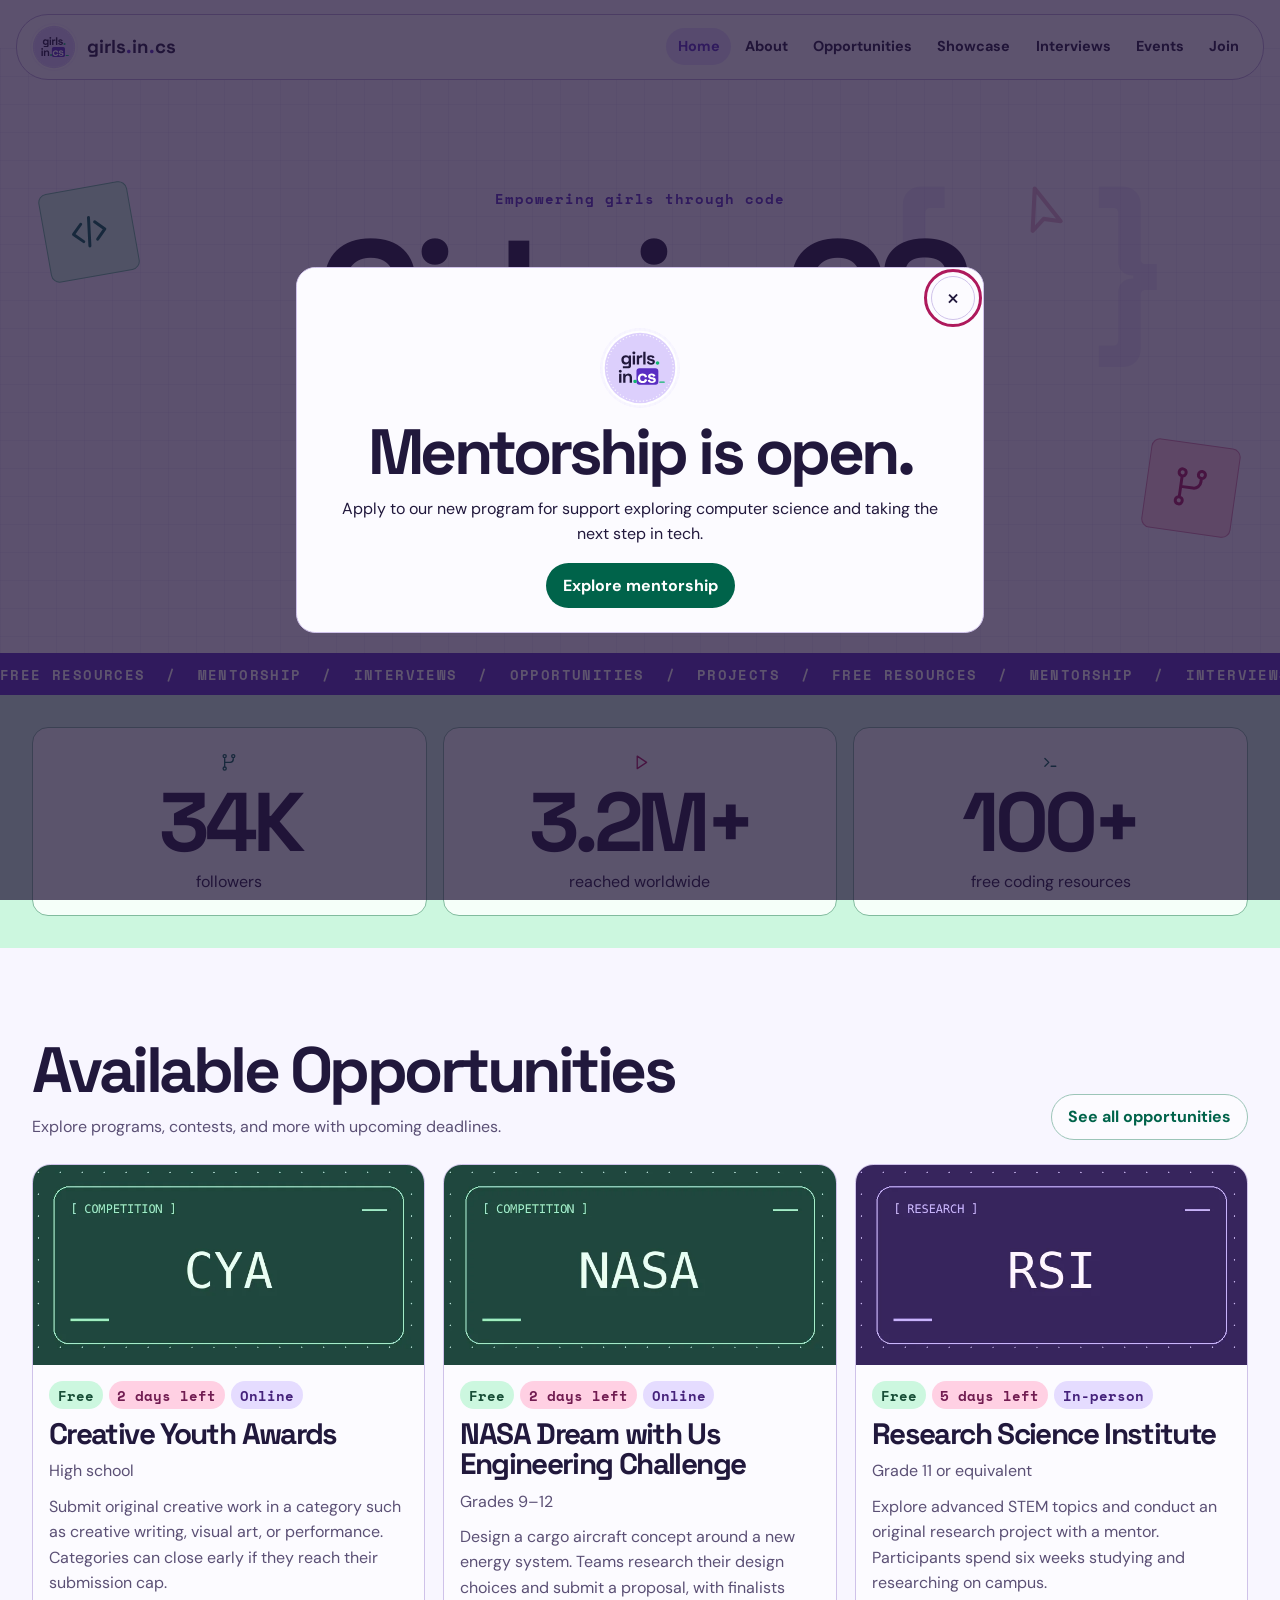
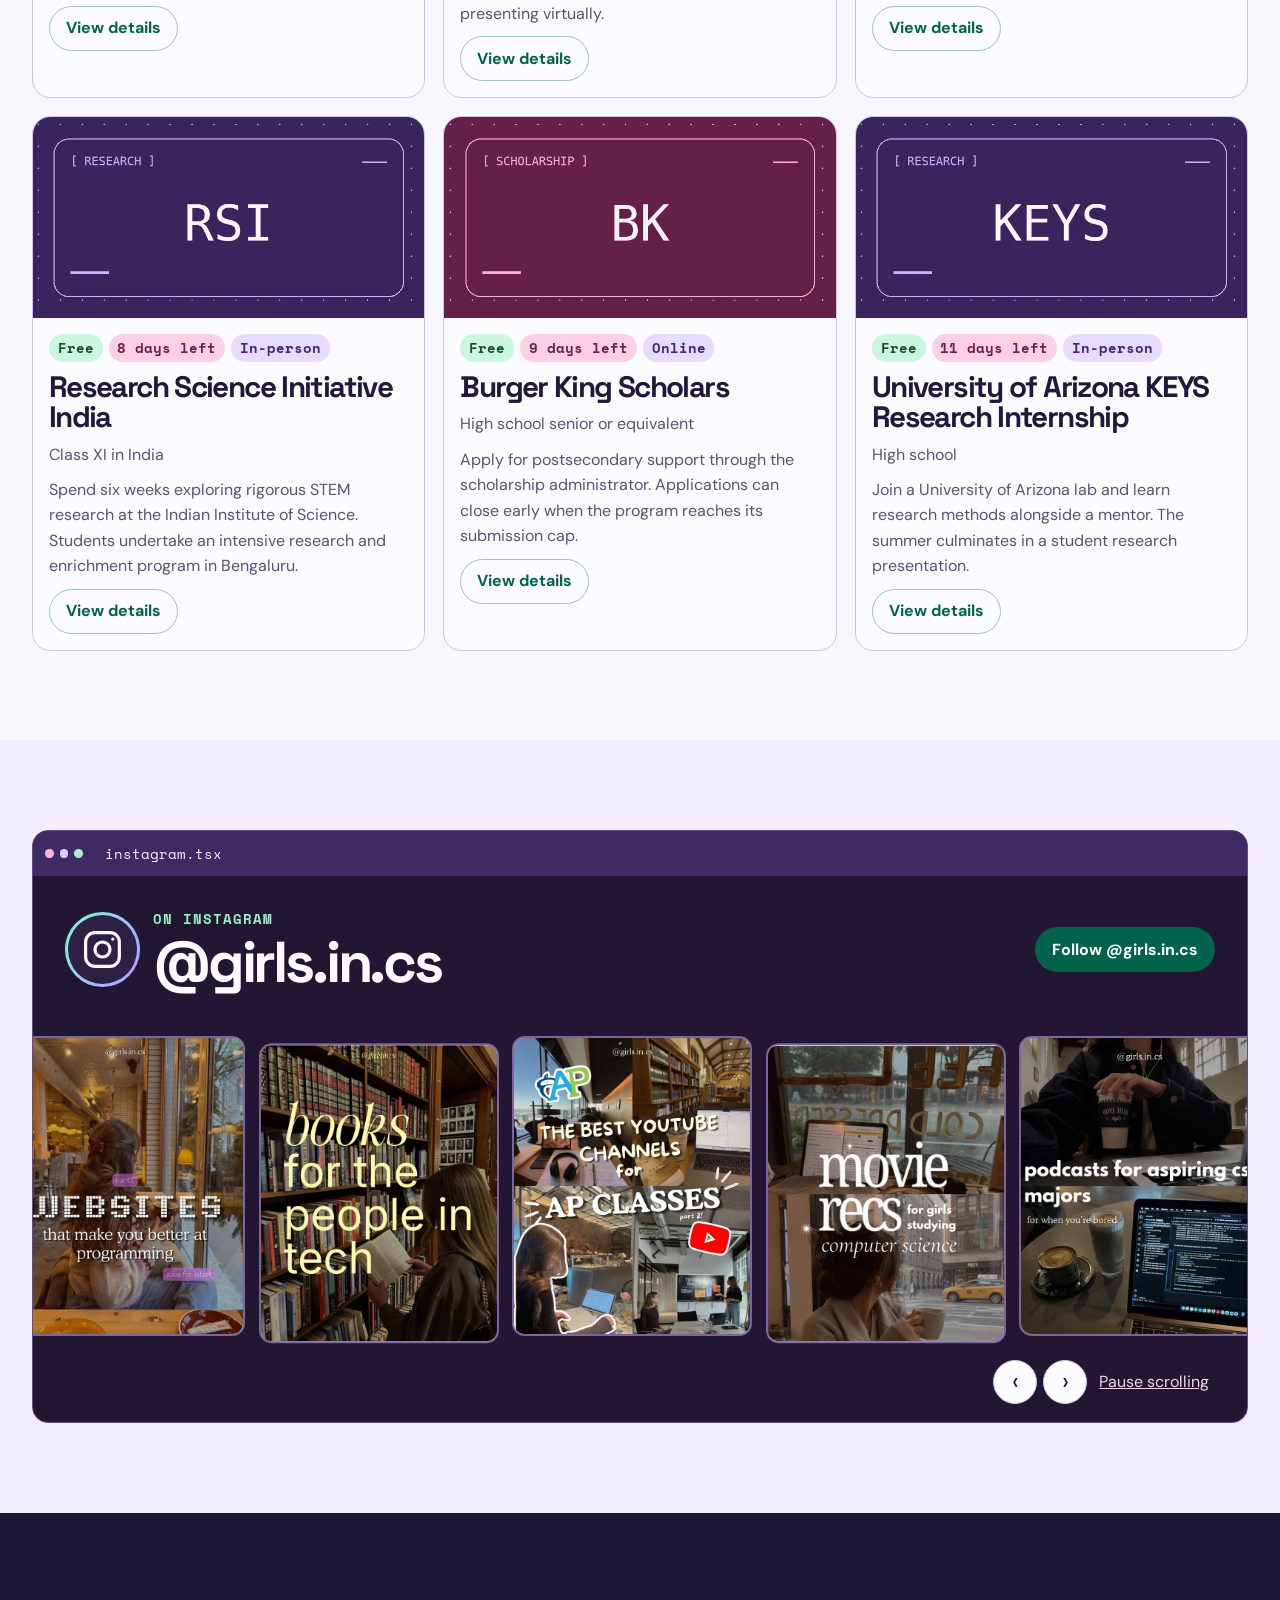
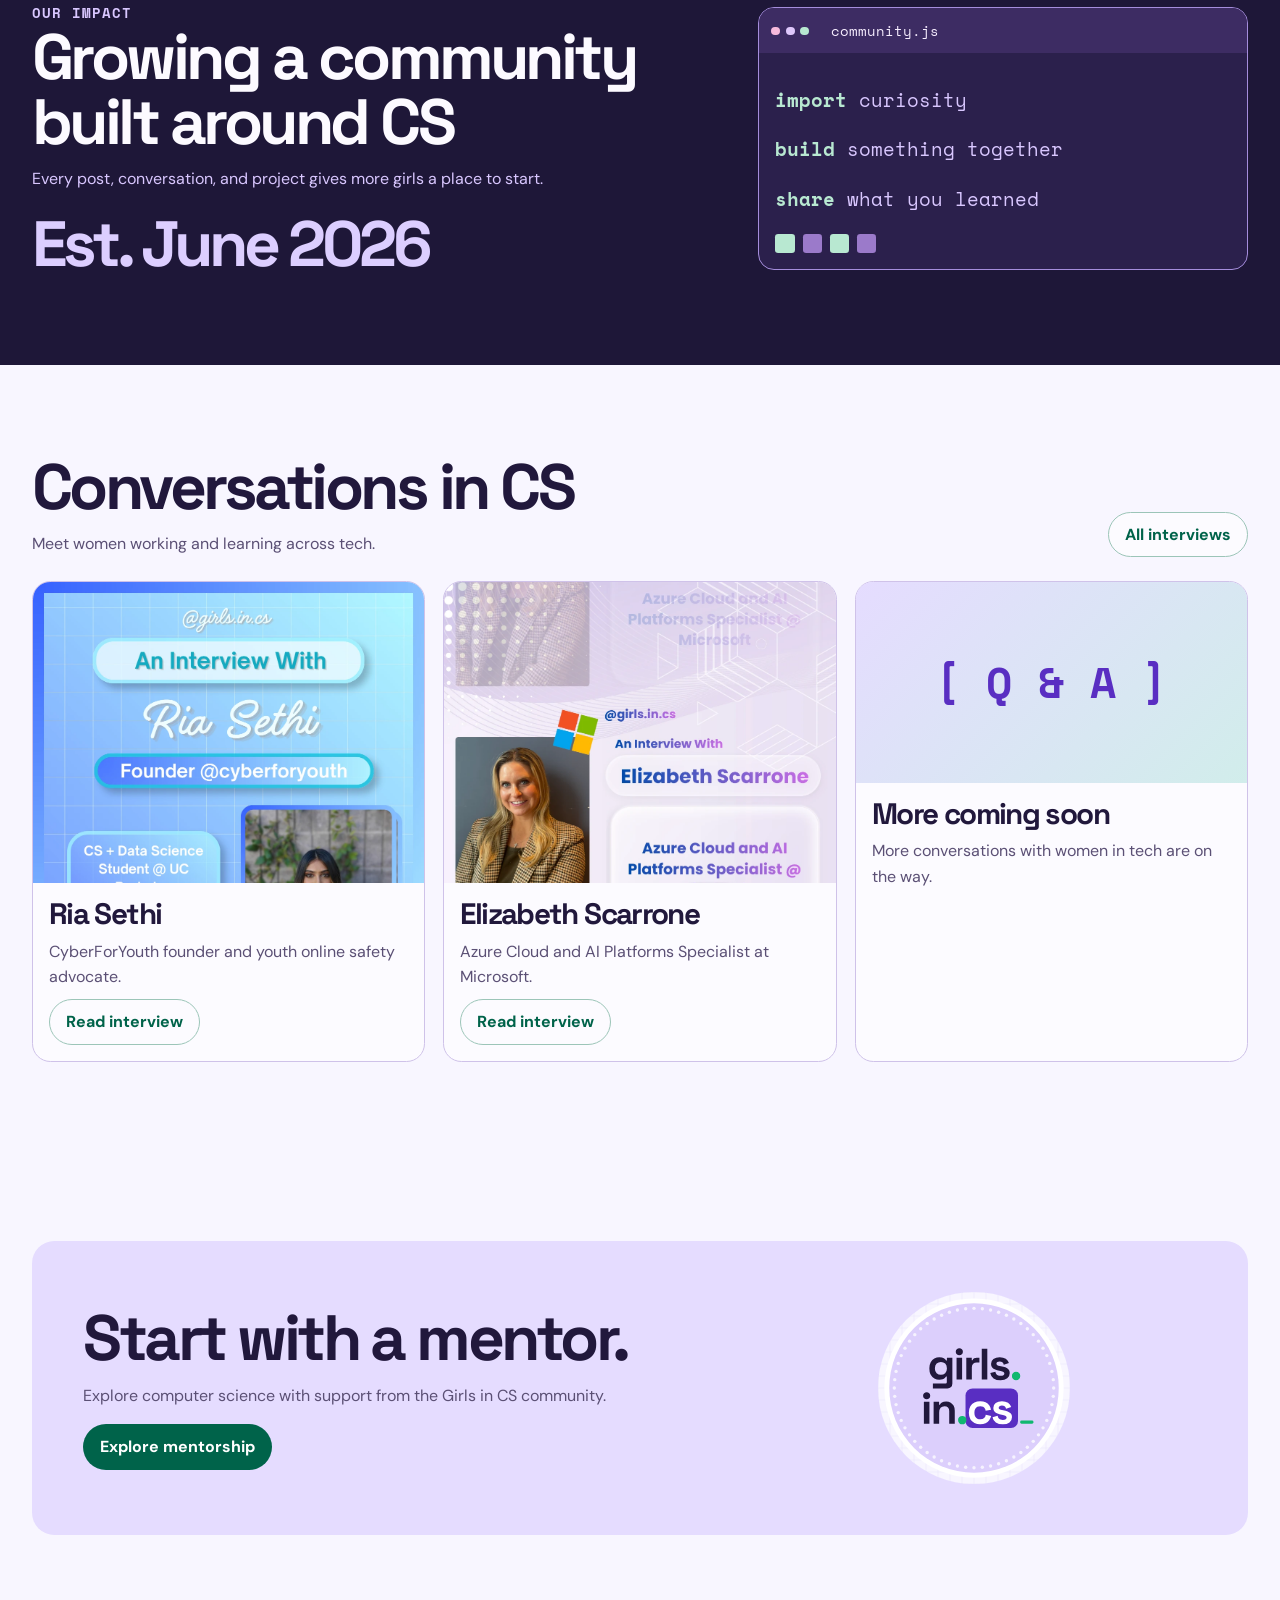
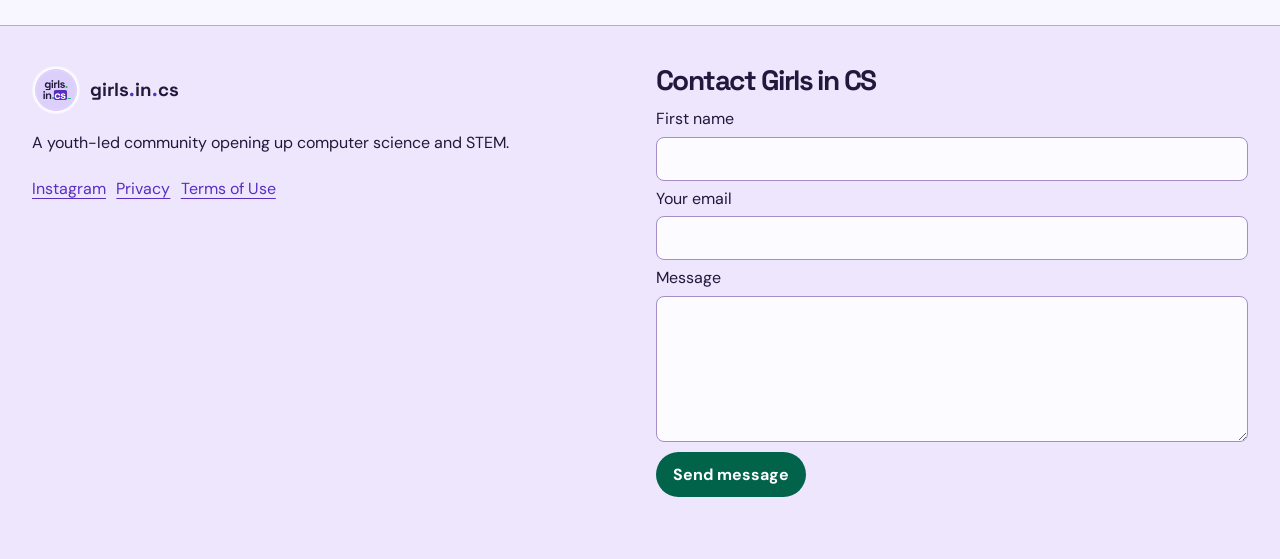
==== commit fb7088d4: "Correct homepage worldwide reach stat" ====
--- a/docs/index.html
+++ b/docs/index.html
@@ -16,7 +16,7 @@
 <p class="mono eyebrow" data-type-once>Empowering girls through code</p><h1>Girls <mark>in</mark> CS</h1><p>We’re a youth-led organization helping girls explore computer science and break into tech through free resources, content, and opportunities for high schoolers.</p>
 <div class="actions center"><a class="button" href="join.html">Join us</a><a class="button secondary" href="opportunities.html">Explore opportunities</a></div></div></section>
 <div class="marquee" aria-label="Free resources, mentorship, interviews, opportunities, projects"><div aria-hidden="true">FREE RESOURCES &nbsp;/&nbsp; MENTORSHIP &nbsp;/&nbsp; INTERVIEWS &nbsp;/&nbsp; OPPORTUNITIES &nbsp;/&nbsp; PROJECTS &nbsp;/&nbsp; FREE RESOURCES &nbsp;/&nbsp; MENTORSHIP &nbsp;/&nbsp; INTERVIEWS &nbsp;/&nbsp; OPPORTUNITIES &nbsp;/&nbsp; PROJECTS &nbsp;/&nbsp;FREE RESOURCES &nbsp;/&nbsp; MENTORSHIP &nbsp;/&nbsp; INTERVIEWS &nbsp;/&nbsp; OPPORTUNITIES &nbsp;/&nbsp; PROJECTS &nbsp;/&nbsp; FREE RESOURCES &nbsp;/&nbsp; MENTORSHIP &nbsp;/&nbsp; INTERVIEWS &nbsp;/&nbsp; OPPORTUNITIES &nbsp;/&nbsp; PROJECTS &nbsp;/&nbsp;</div></div>
-<section class="stats"><div class="wrap stat-grid"><div class="stat"><span class="stat-icon"><svg viewBox="0 0 24 24" fill="none" stroke="currentColor" stroke-width="1.7" stroke-linecap="round" stroke-linejoin="round" aria-hidden="true"><path d="M6 6v12m0-6h7a4 4 0 004-4V6m-11 0a2 2 0 100-4 2 2 0 000 4Zm0 16a2 2 0 100-4 2 2 0 000 4ZM17 6a2 2 0 100-4 2 2 0 000 4Z"/></svg></span><strong data-count="34" data-suffix="K">34K</strong><span>followers</span></div><div class="stat"><span class="stat-icon"><svg viewBox="0 0 24 24" fill="none" stroke="currentColor" stroke-width="1.7" stroke-linecap="round" stroke-linejoin="round" aria-hidden="true"><path d="M8 4l12 8-12 8z"/></svg></span><strong data-count="3.2" data-suffix="M">3.2M</strong><span>monthly engagements</span></div><div class="stat"><span class="stat-icon"><svg viewBox="0 0 24 24" fill="none" stroke="currentColor" stroke-width="1.7" stroke-linecap="round" stroke-linejoin="round" aria-hidden="true"><path d="M5 7l5 5-5 5m8 0h6"/></svg></span><strong data-count="100" data-suffix="+">100+</strong><span>free coding resources</span></div></div></section>
+<section class="stats"><div class="wrap stat-grid"><div class="stat"><span class="stat-icon"><svg viewBox="0 0 24 24" fill="none" stroke="currentColor" stroke-width="1.7" stroke-linecap="round" stroke-linejoin="round" aria-hidden="true"><path d="M6 6v12m0-6h7a4 4 0 004-4V6m-11 0a2 2 0 100-4 2 2 0 000 4Zm0 16a2 2 0 100-4 2 2 0 000 4ZM17 6a2 2 0 100-4 2 2 0 000 4Z"/></svg></span><strong data-count="34" data-suffix="K">34K</strong><span>followers</span></div><div class="stat"><span class="stat-icon"><svg viewBox="0 0 24 24" fill="none" stroke="currentColor" stroke-width="1.7" stroke-linecap="round" stroke-linejoin="round" aria-hidden="true"><path d="M8 4l12 8-12 8z"/></svg></span><strong data-count="3.2" data-suffix="M+">3.2M+</strong><span>reached worldwide</span></div><div class="stat"><span class="stat-icon"><svg viewBox="0 0 24 24" fill="none" stroke="currentColor" stroke-width="1.7" stroke-linecap="round" stroke-linejoin="round" aria-hidden="true"><path d="M5 7l5 5-5 5m8 0h6"/></svg></span><strong data-count="100" data-suffix="+">100+</strong><span>free coding resources</span></div></div></section>
 <section class="wrap section" aria-labelledby="due-title"><div class="section-head"><div><h2 id="due-title">Available Opportunities</h2><p>Explore programs, contests, and more with upcoming deadlines.</p></div><a class="button secondary" href="opportunities.html">See all opportunities</a></div><div class="card-grid" id="due"></div></section>
 <section class="social section" aria-labelledby="posts-title">
 <div class="wrap"><div class="editor social-editor"><div class="editor-bar"><i></i><i></i><i></i><span data-type-once>instagram.tsx</span></div>
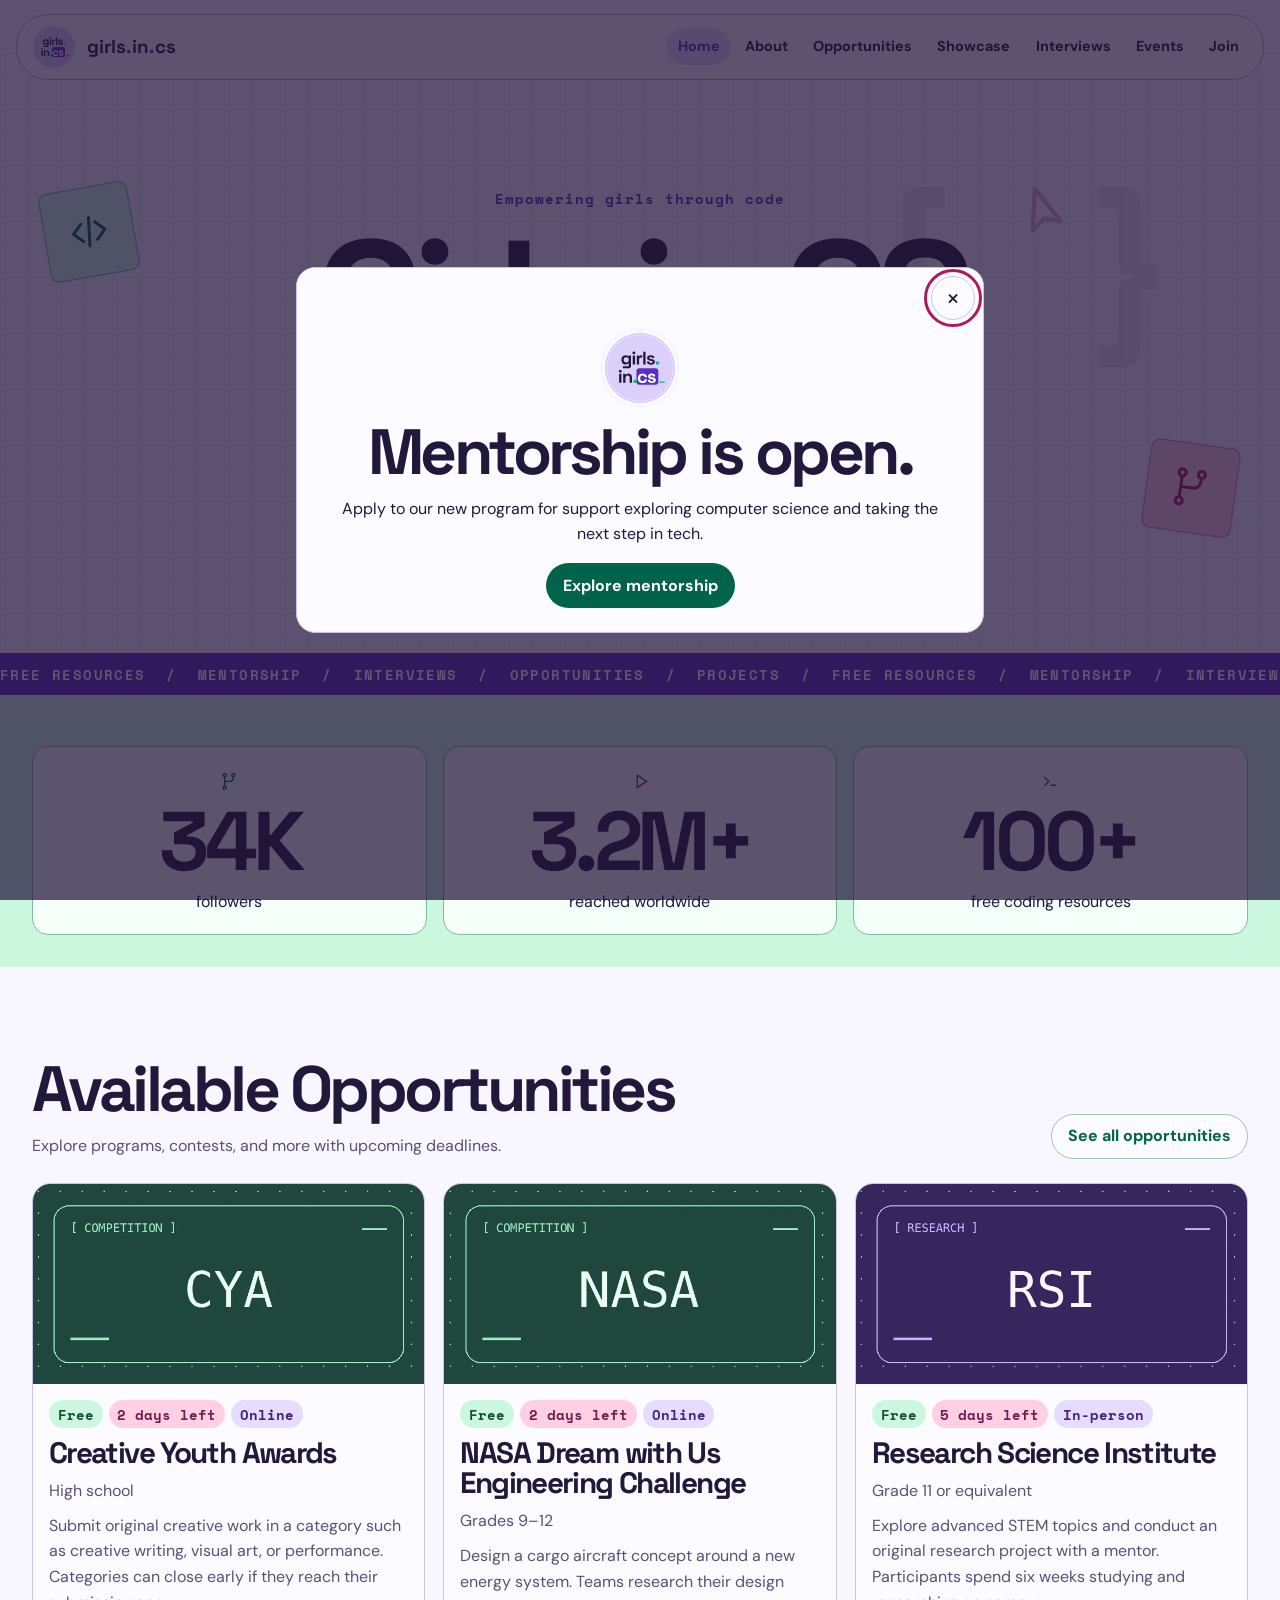
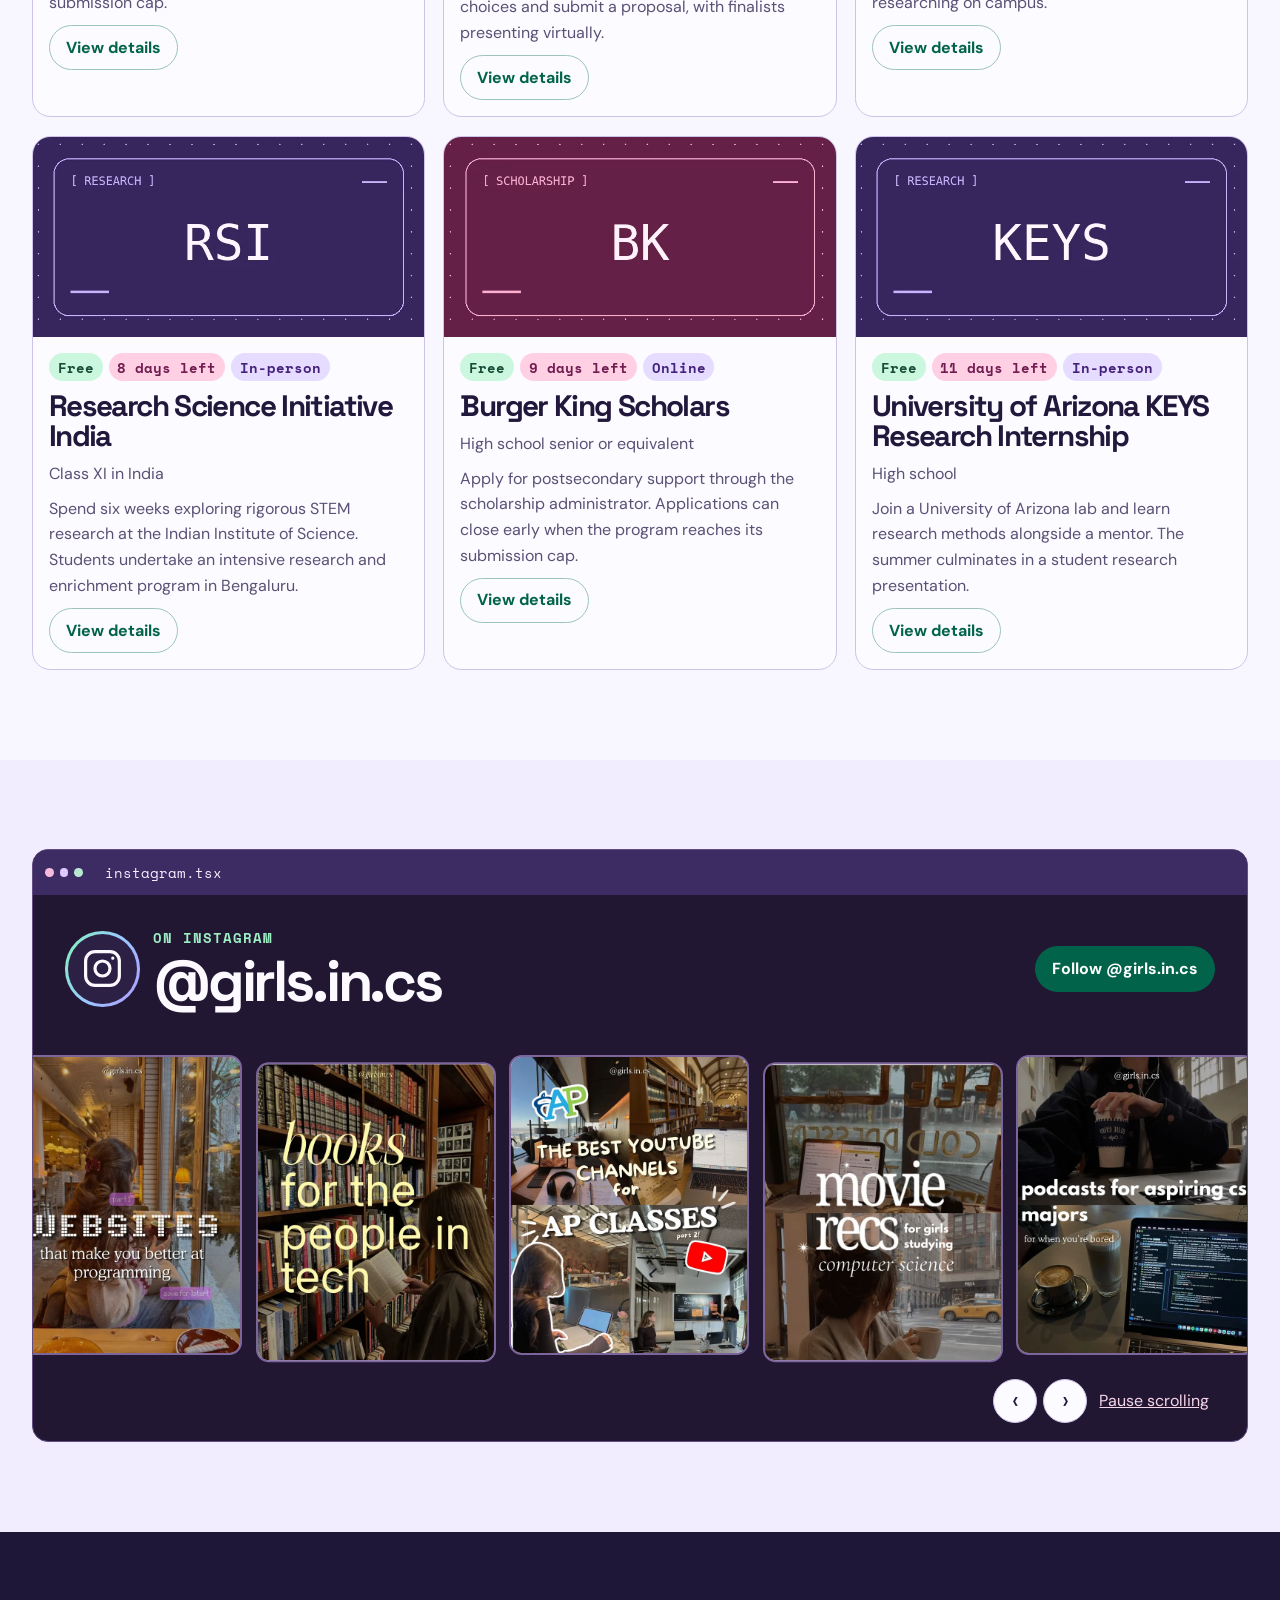
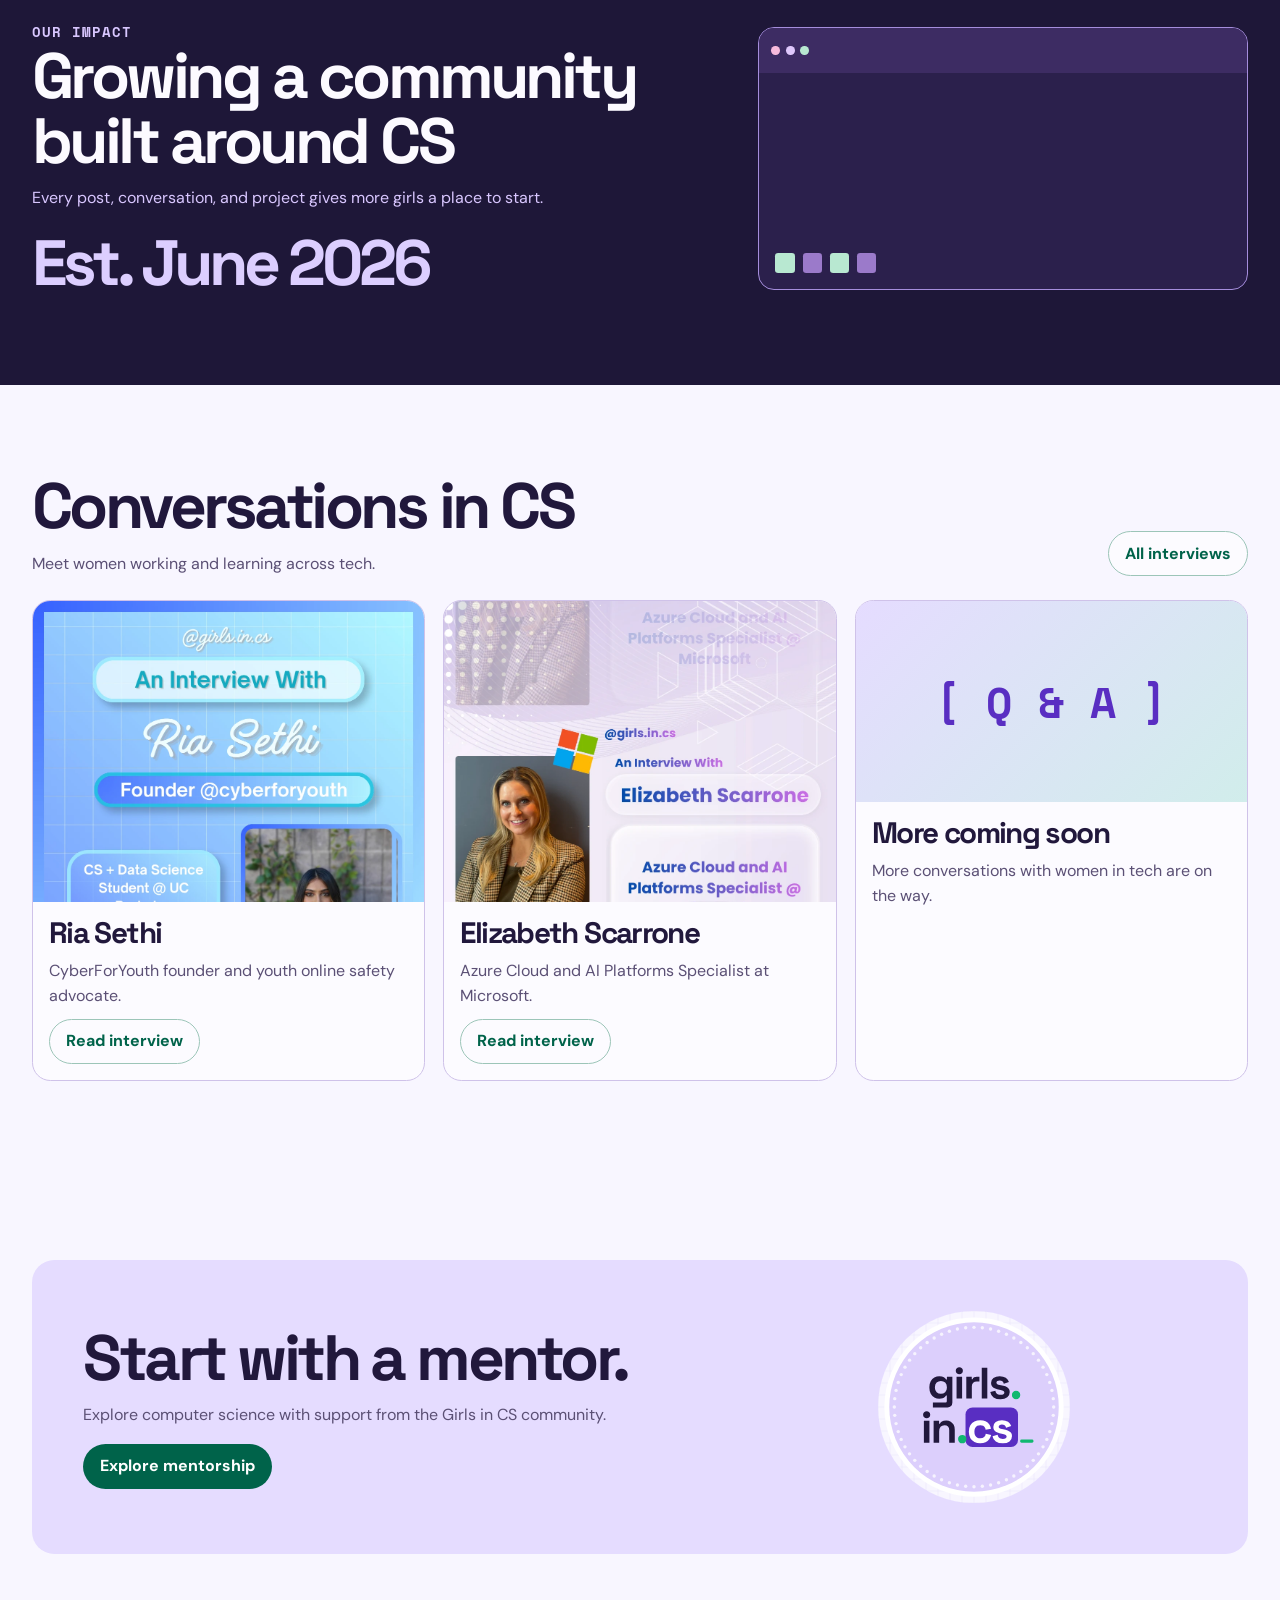
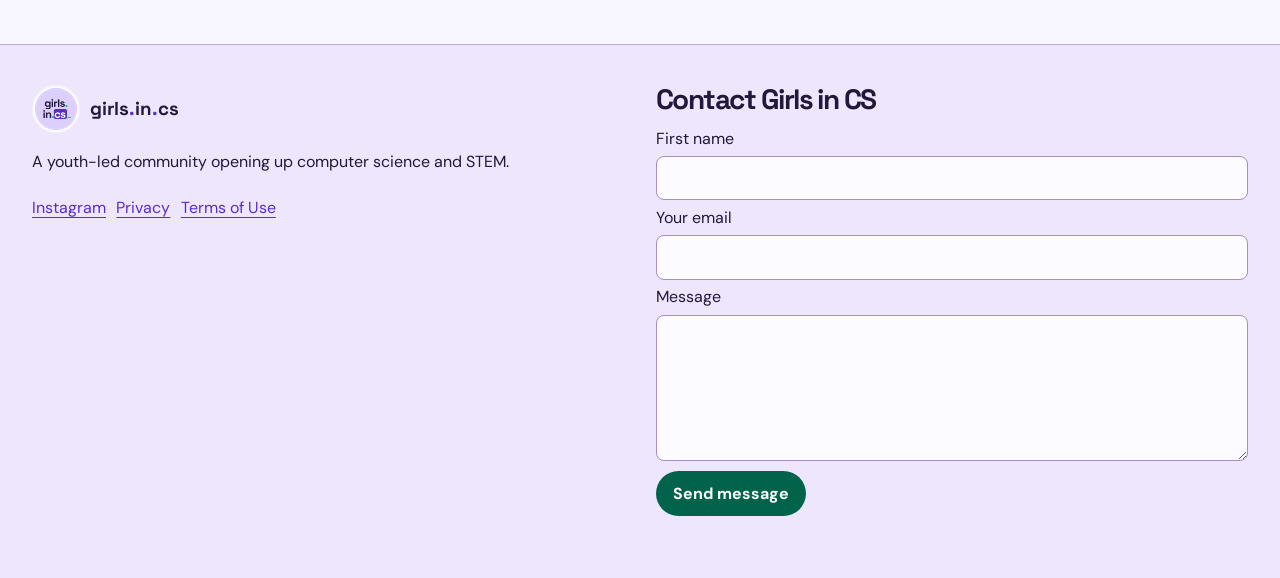
==== commit b894e164: "Add space above homepage stat counters" ====
--- a/docs/index.html
+++ b/docs/index.html
@@ -6,7 +6,7 @@
 <link rel="icon" href="assets/favicon-192.png?v=5" type="image/png" sizes="192x192">
 <link rel="icon" href="assets/tab-icon-circle.svg?v=5" type="image/svg+xml">
 <link rel="apple-touch-icon" href="assets/apple-touch-icon.png?v=5" sizes="180x180">
-<link rel="stylesheet" href="assets/site.css?revision=5">
+<link rel="stylesheet" href="assets/site.css?revision=6">
 <script defer src="assets/data/preview-data.js"></script><script defer src="assets/site.js"></script><script defer src="assets/feedback.js"></script></head>
 <body data-page="index"><a class="skip" href="#main">Skip to content</a>
 <header class="nav-shell"><div class="nav-bar"><a class="brand" href="index.html"><img src="assets/logo-circle.svg" width="48" height="48" alt=""><span>girls<span class="brand-dot">.</span>in<span class="brand-dot">.</span>cs</span></a><button class="menu" type="button" aria-expanded="false" aria-controls="nav">Menu</button><nav id="nav" aria-label="Main navigation"><a href="index.html" aria-current="page">Home</a><a href="about.html">About</a><a href="opportunities.html">Opportunities</a><a href="showcase.html">Showcase</a><a href="interviews.html">Interviews</a><a href="events.html">Events</a><a href="join.html">Join</a></nav></div></header>
--- a/docs/assets/site.css
+++ b/docs/assets/site.css
@@ -61,7 +61,7 @@
 .marquee div { width:max-content; font:700 .875rem var(--mono); letter-spacing:.1em; animation:marquee 28s linear infinite; }
 @keyframes marquee { to { transform:translateX(-25%); } }
 .marquee:hover div { animation-play-state:paused; }
-.stats { background:var(--mint); }
+.stats { background:var(--mint); padding-top:clamp(.75rem,1.5vw,1.5rem); }
 .stat-grid { display:grid; grid-template-columns:repeat(3,minmax(0,1fr)); text-align:center; padding:1.75rem 0; }
 .stat-grid > div+div { border-left:1px solid #668b79; }
 .stat-grid strong,.impact-number { display:block; font:700 clamp(1.65rem,5.7vw,4rem)/1 var(--heading); letter-spacing:-.065em; }
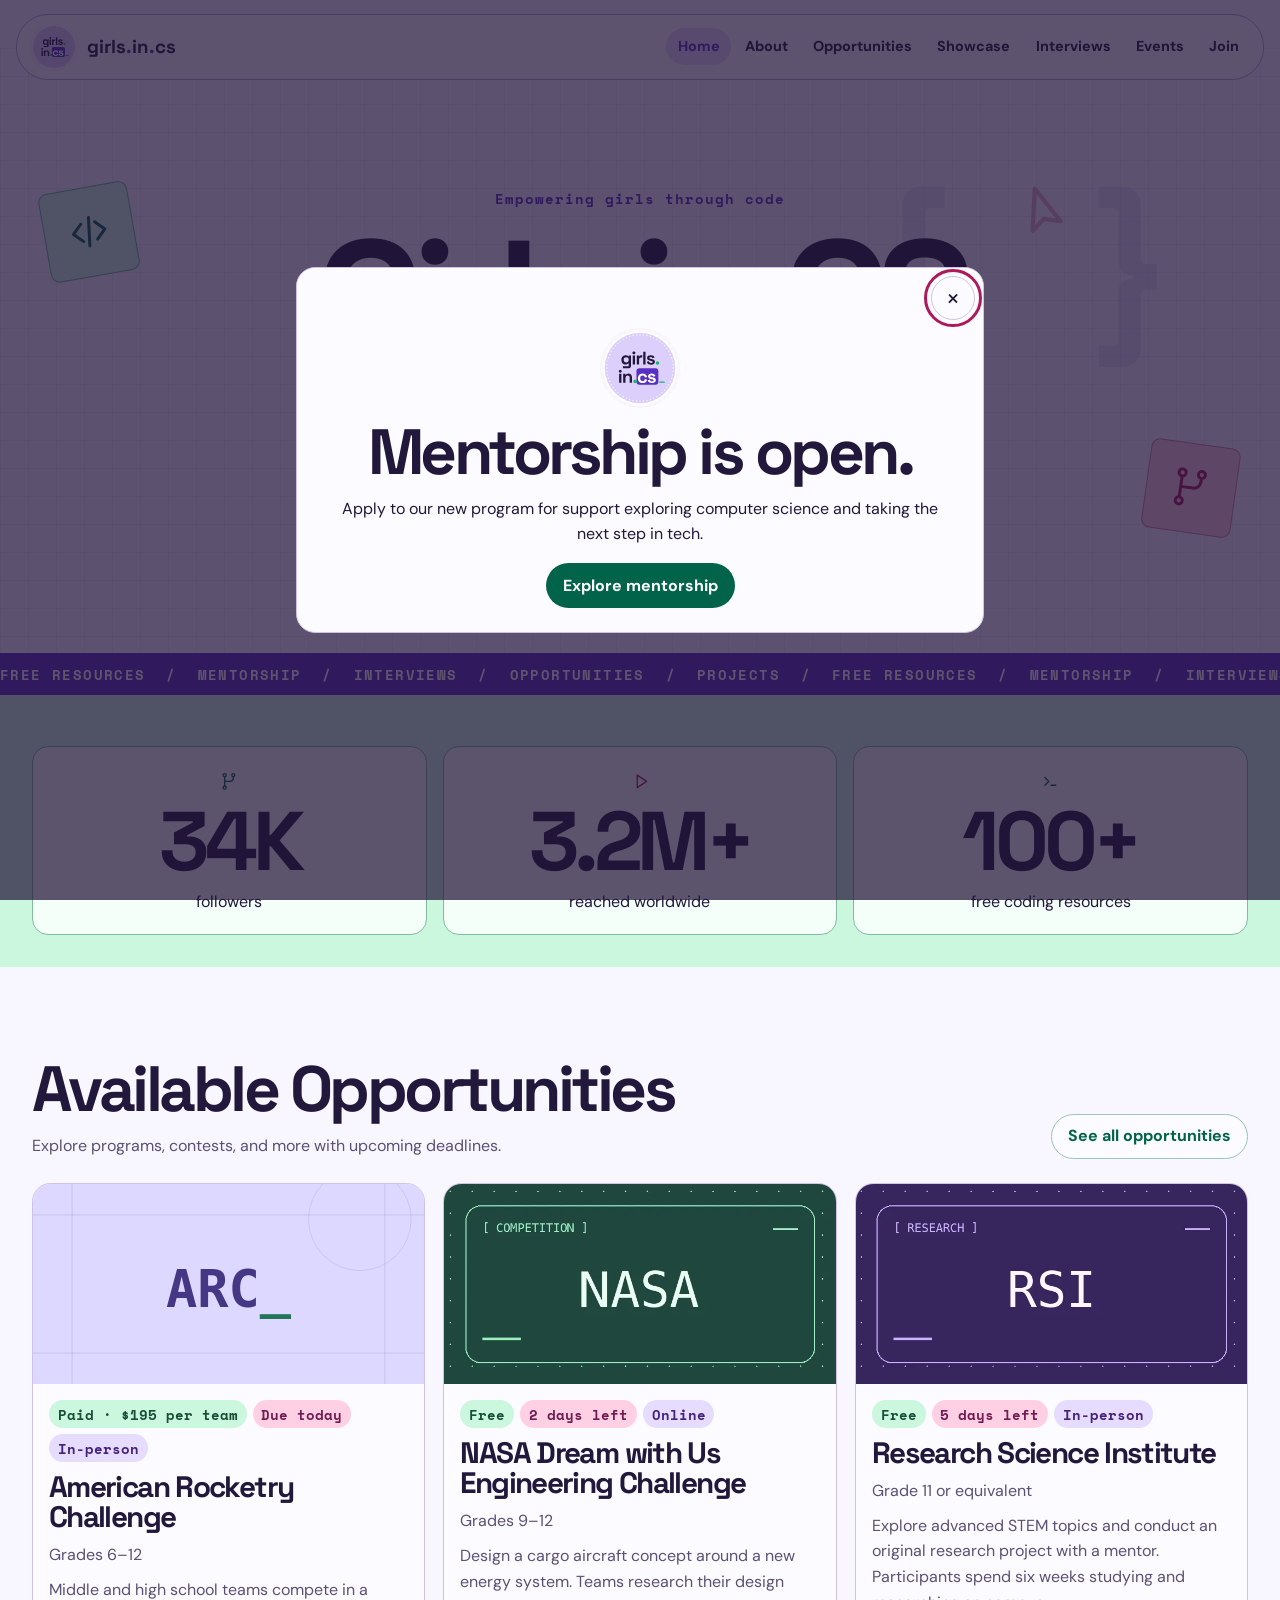
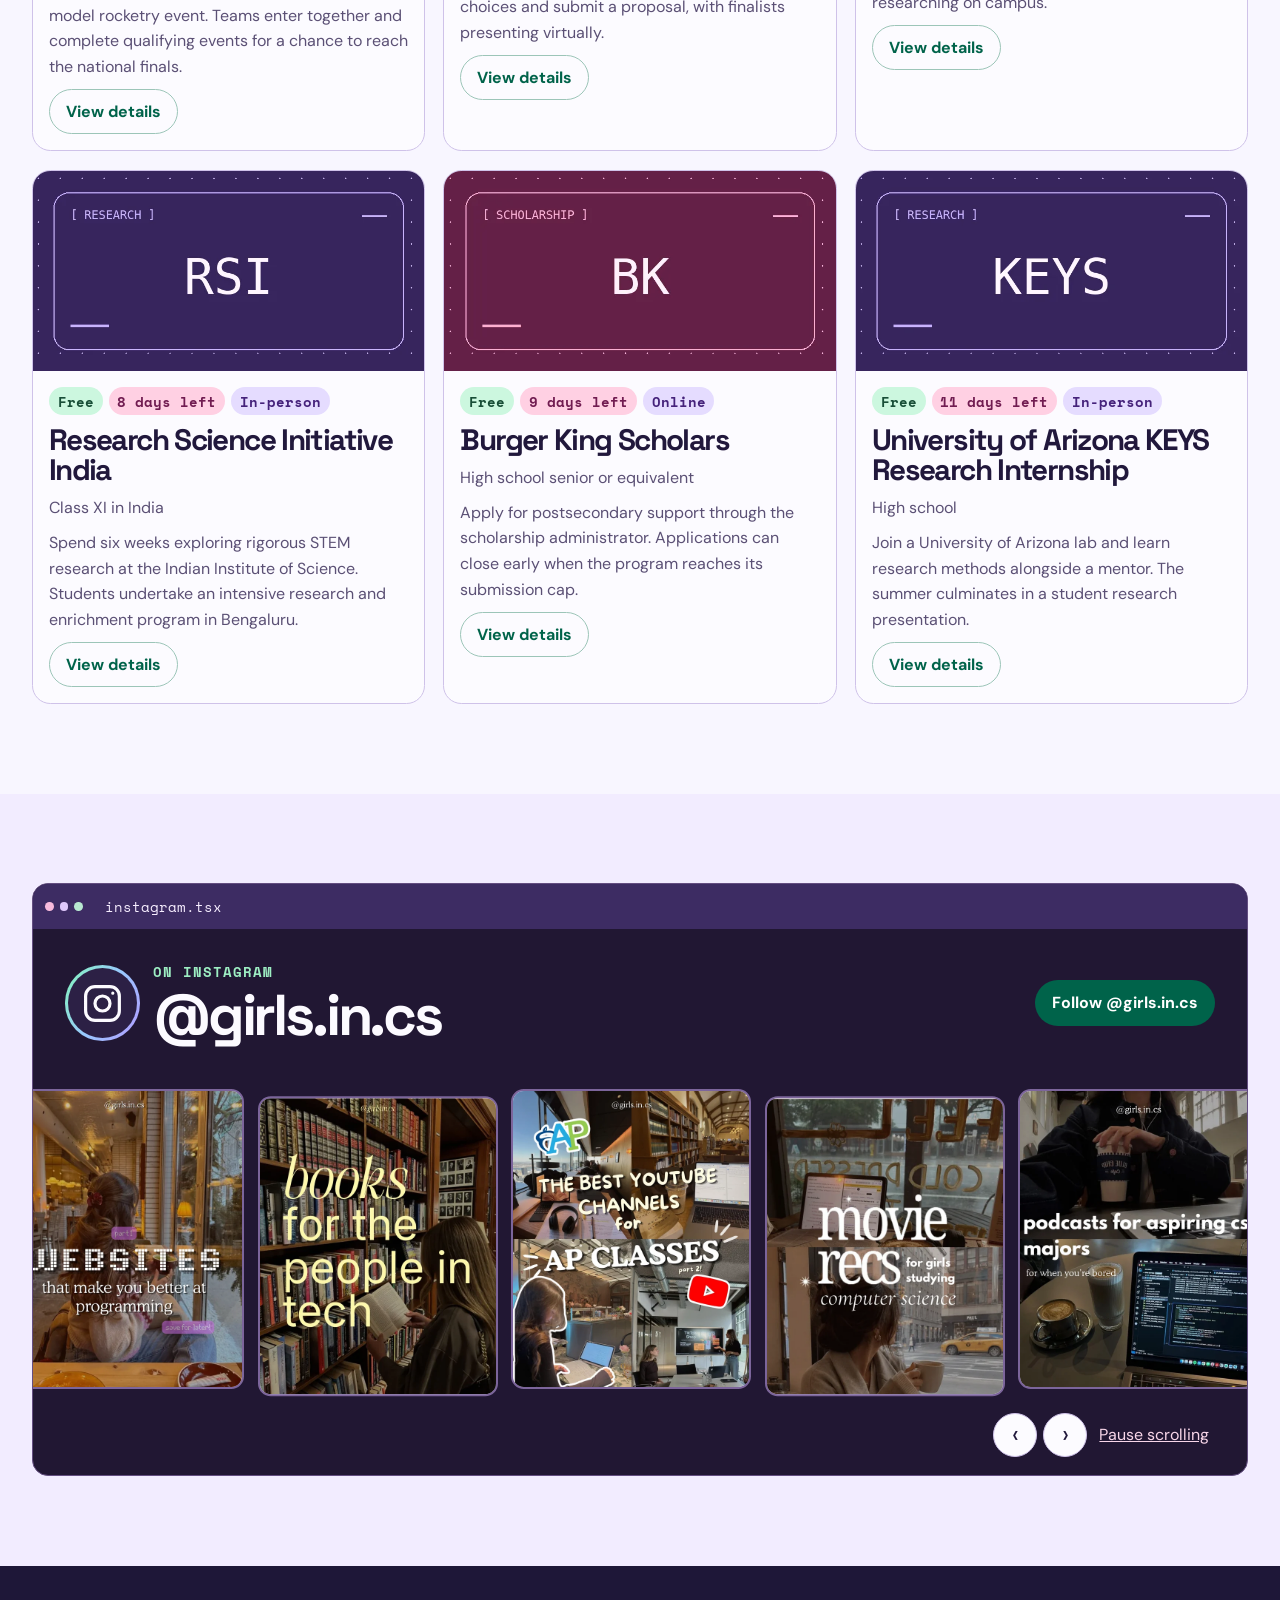
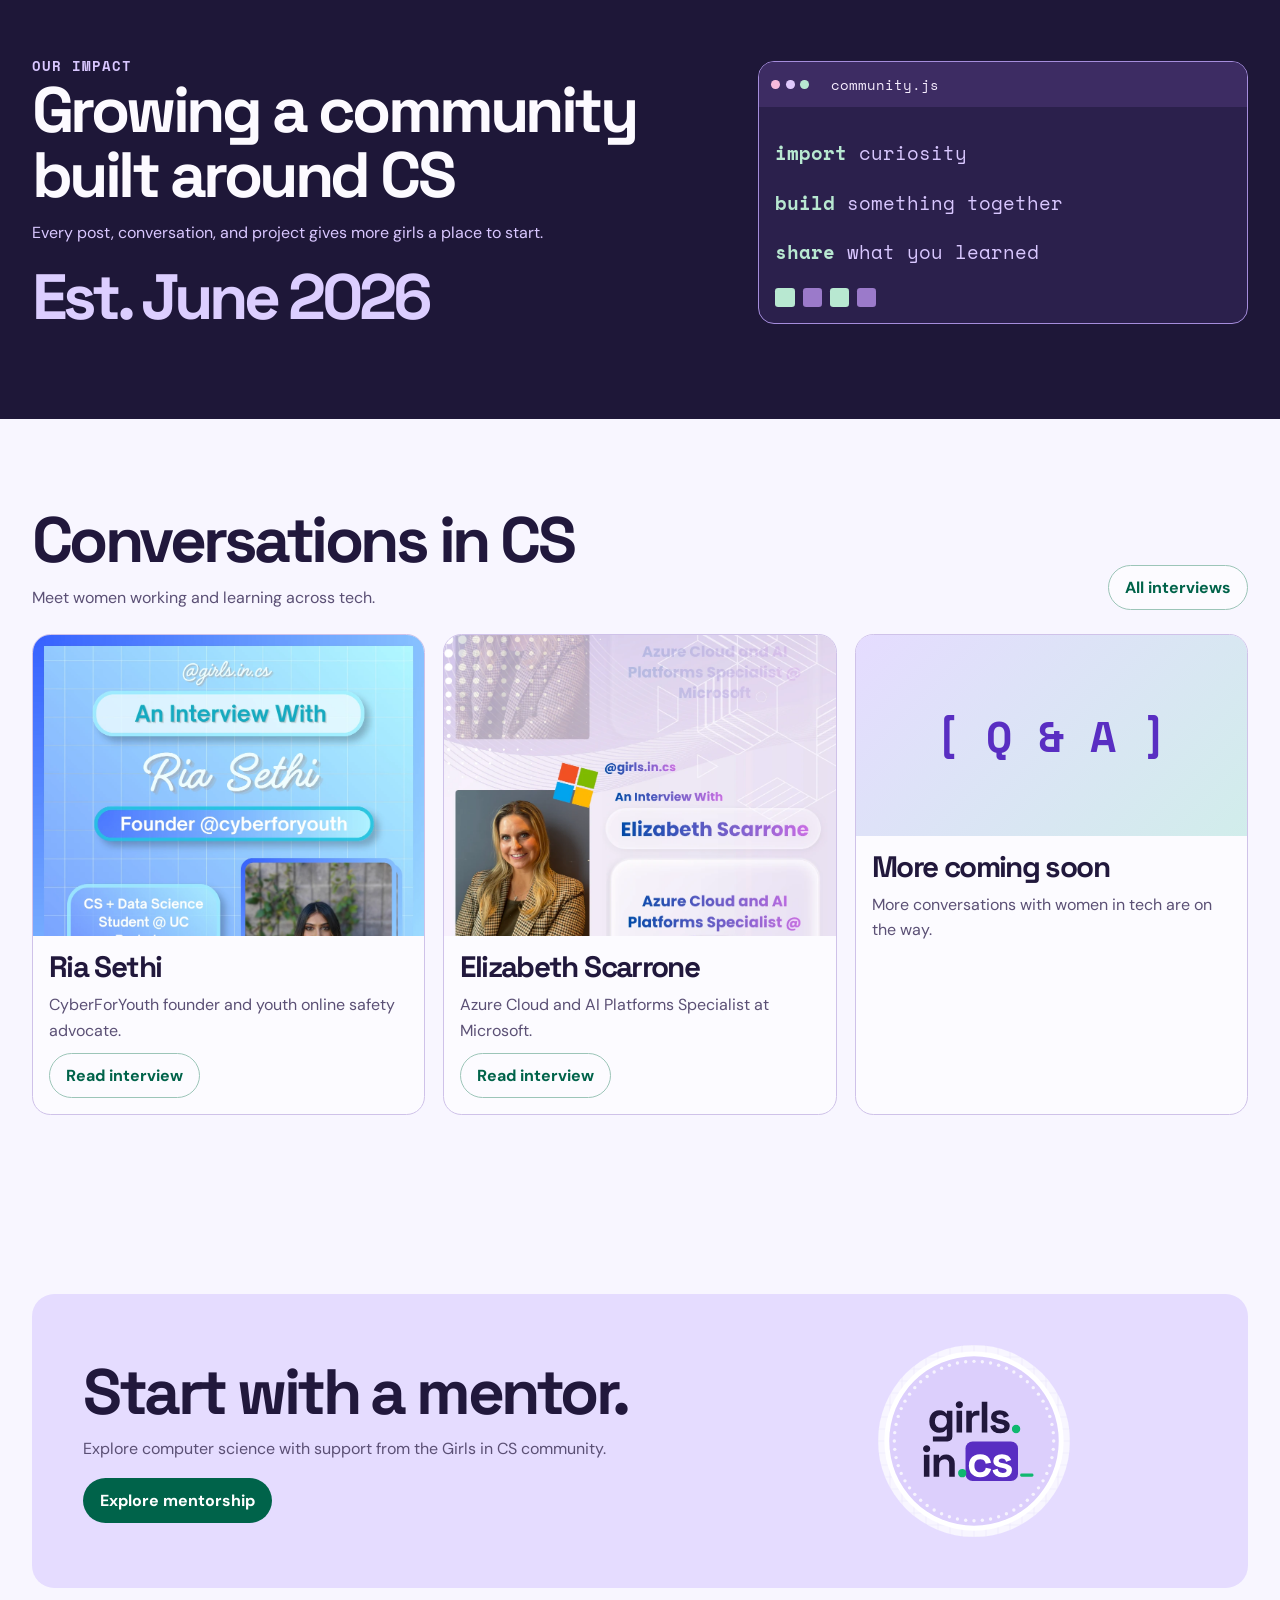
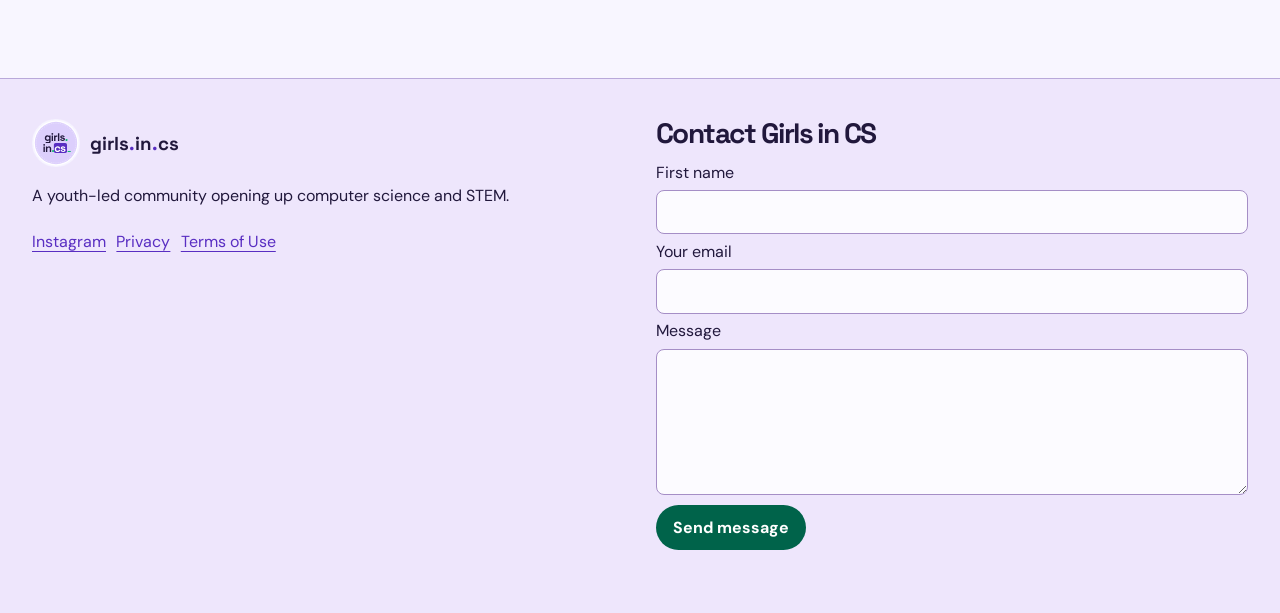
==== commit bdd513fb: "Revalidate opportunities data across deployments" ====
--- a/docs/index.html
+++ b/docs/index.html
@@ -7,7 +7,7 @@
 <link rel="icon" href="assets/tab-icon-circle.svg?v=5" type="image/svg+xml">
 <link rel="apple-touch-icon" href="assets/apple-touch-icon.png?v=5" sizes="180x180">
 <link rel="stylesheet" href="assets/site.css?revision=6">
-<script defer src="assets/data/preview-data.js"></script><script defer src="assets/site.js"></script><script defer src="assets/feedback.js"></script></head>
+<script defer src="assets/data/preview-data.js"></script><script defer src="assets/site.js?revision=7"></script><script defer src="assets/feedback.js"></script></head>
 <body data-page="index"><a class="skip" href="#main">Skip to content</a>
 <header class="nav-shell"><div class="nav-bar"><a class="brand" href="index.html"><img src="assets/logo-circle.svg" width="48" height="48" alt=""><span>girls<span class="brand-dot">.</span>in<span class="brand-dot">.</span>cs</span></a><button class="menu" type="button" aria-expanded="false" aria-controls="nav">Menu</button><nav id="nav" aria-label="Main navigation"><a href="index.html" aria-current="page">Home</a><a href="about.html">About</a><a href="opportunities.html">Opportunities</a><a href="showcase.html">Showcase</a><a href="interviews.html">Interviews</a><a href="events.html">Events</a><a href="join.html">Join</a></nav></div></header>
 <main id="main">
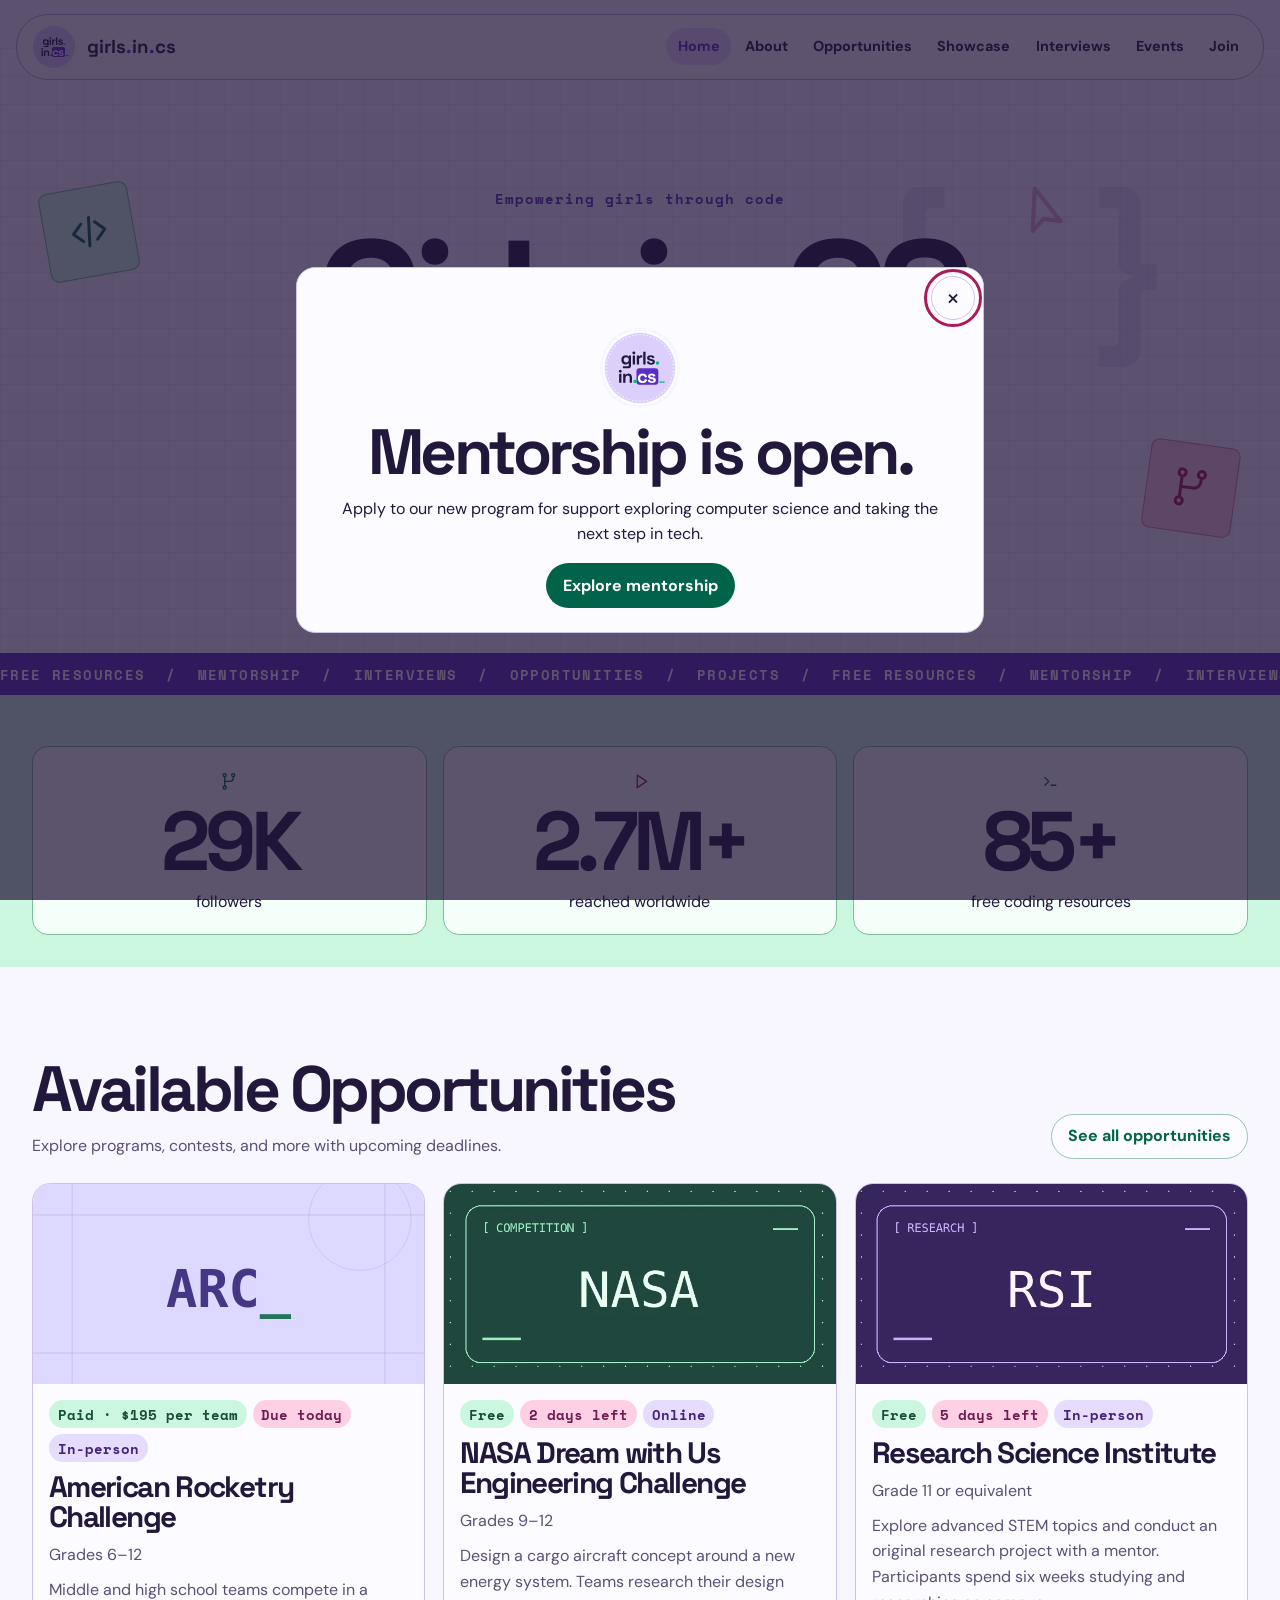
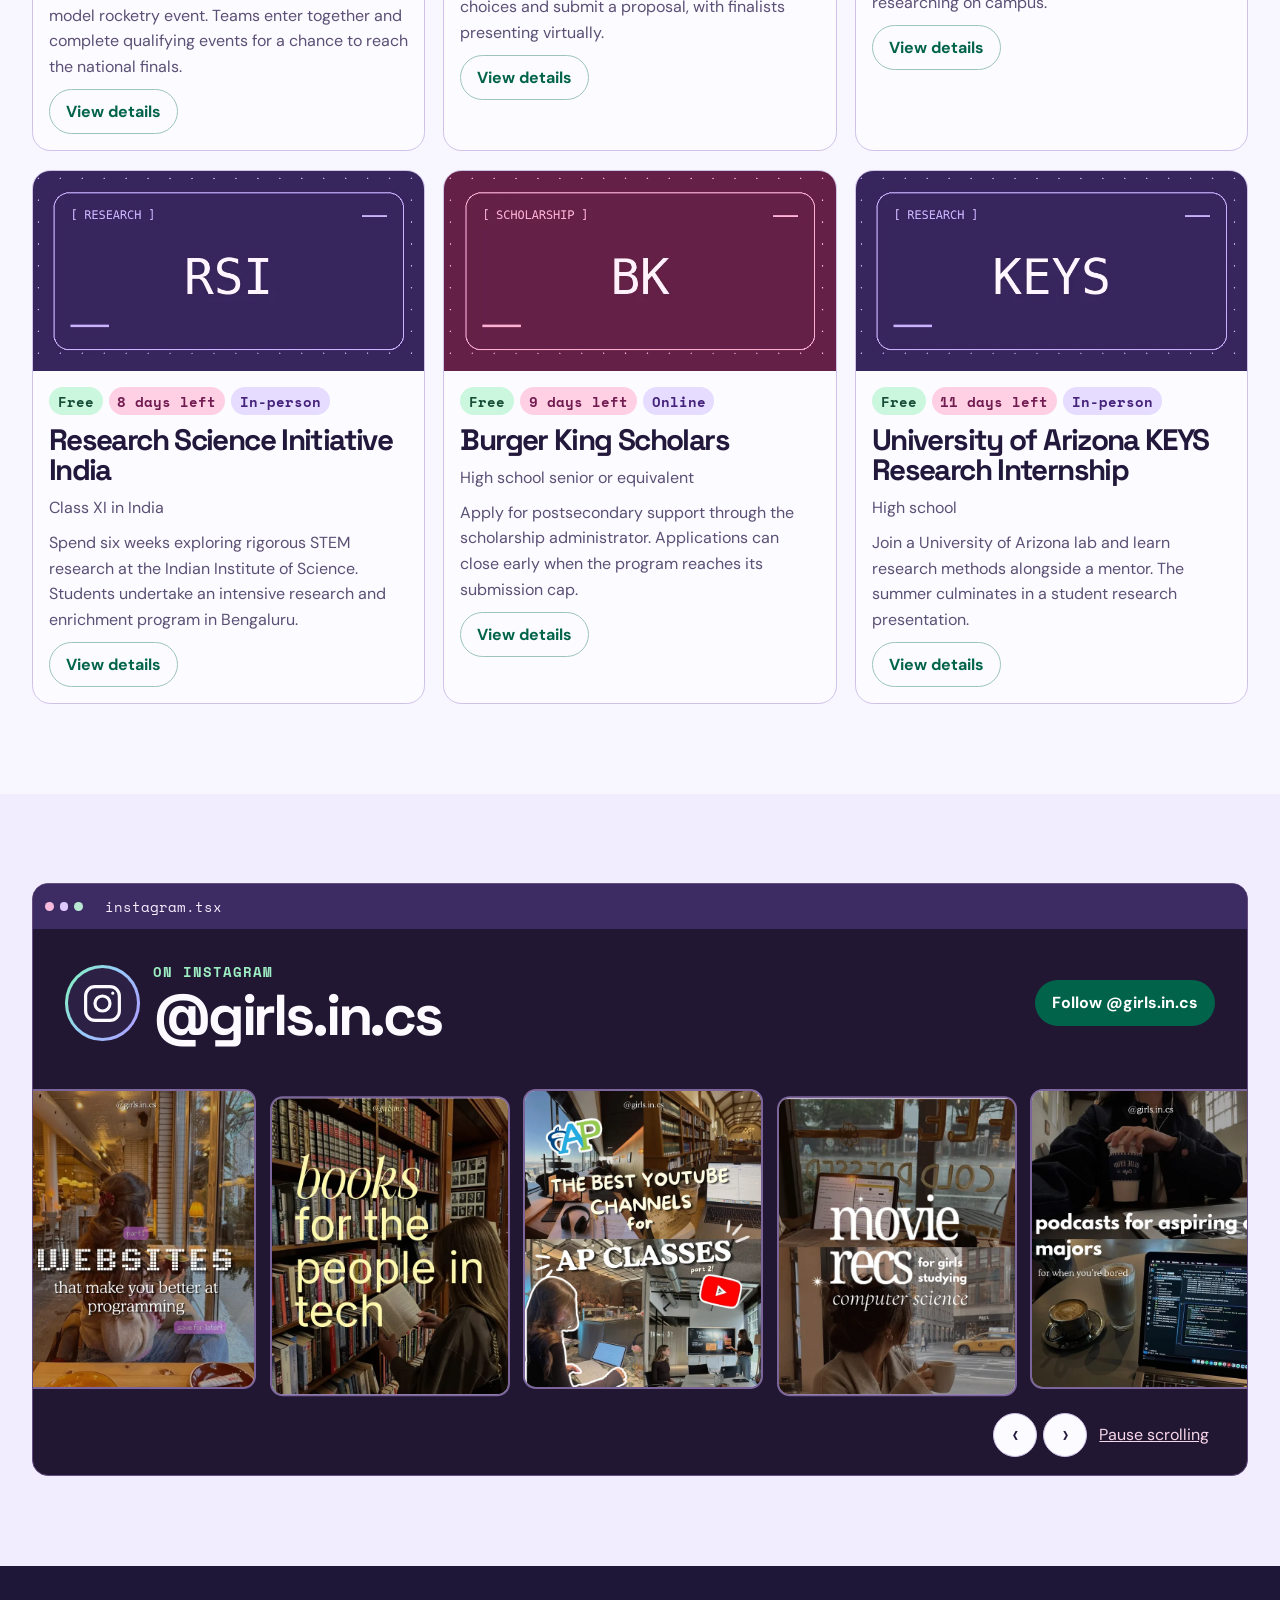
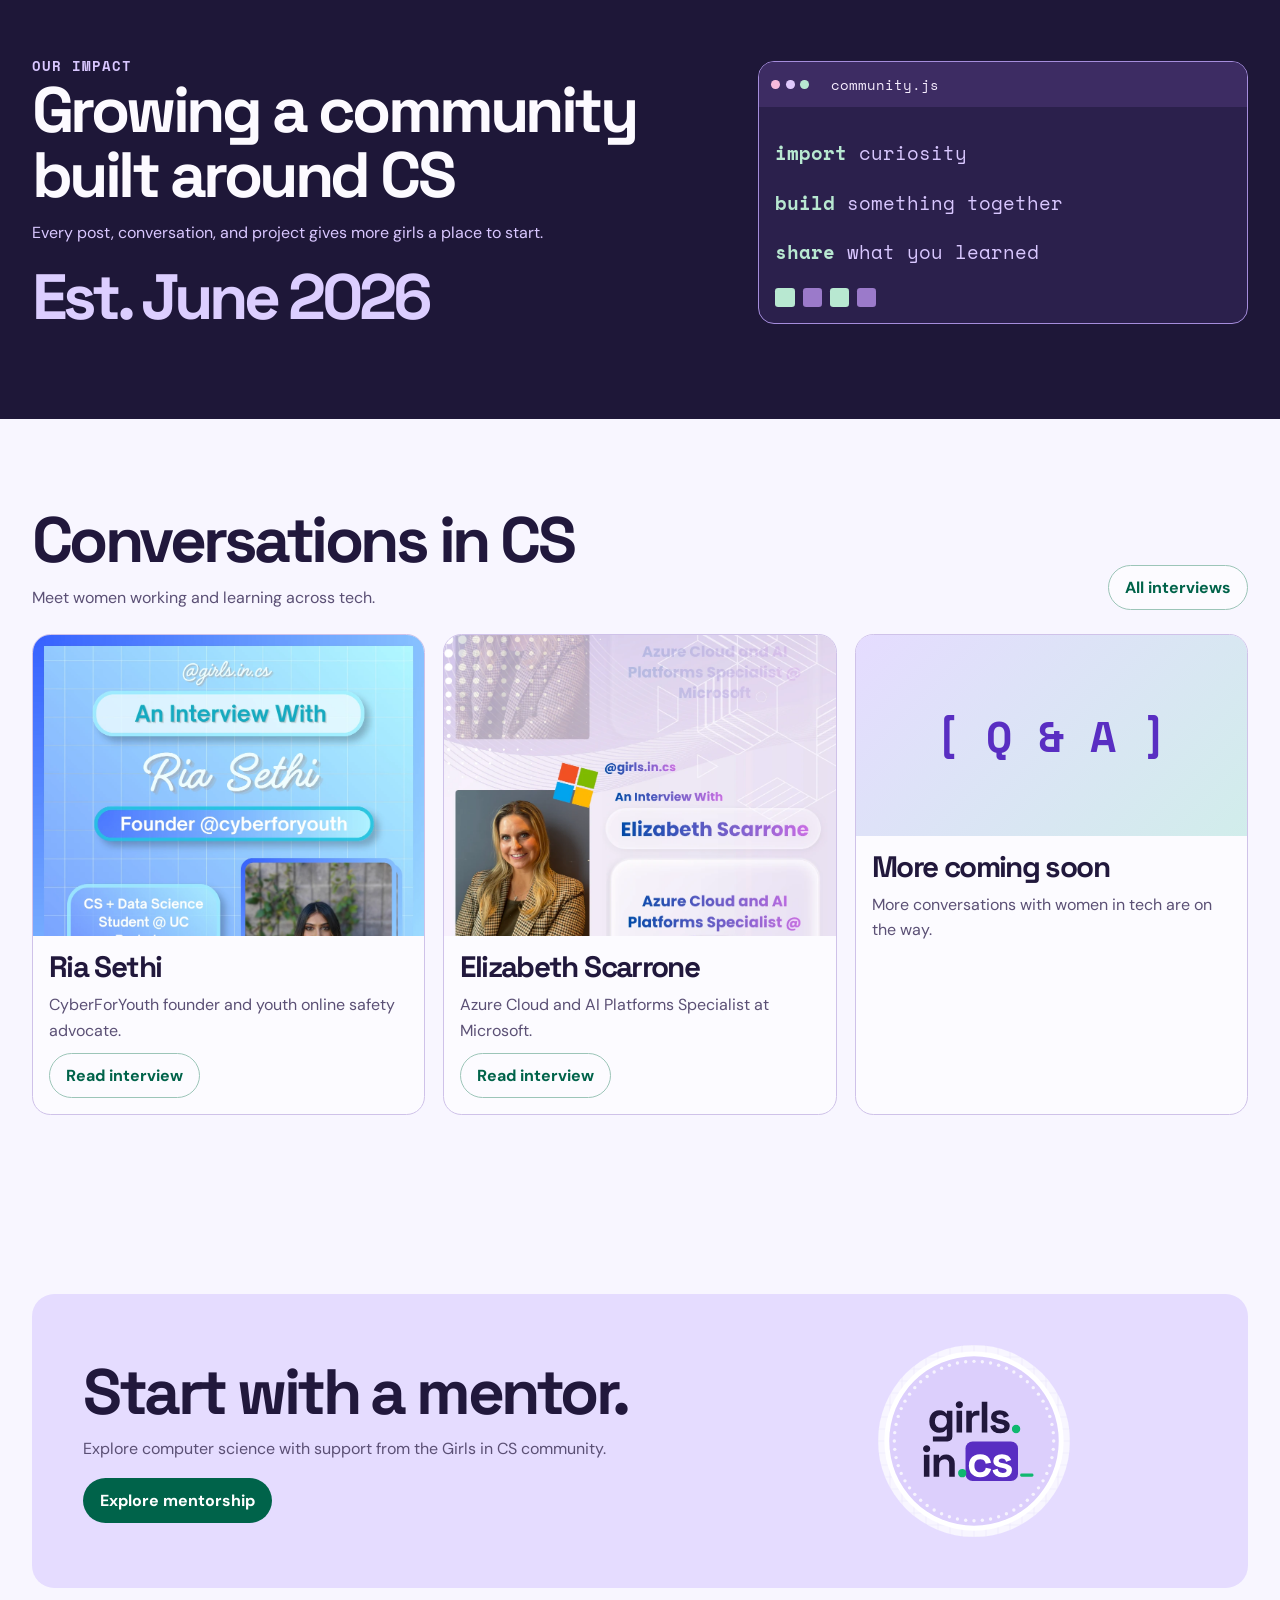
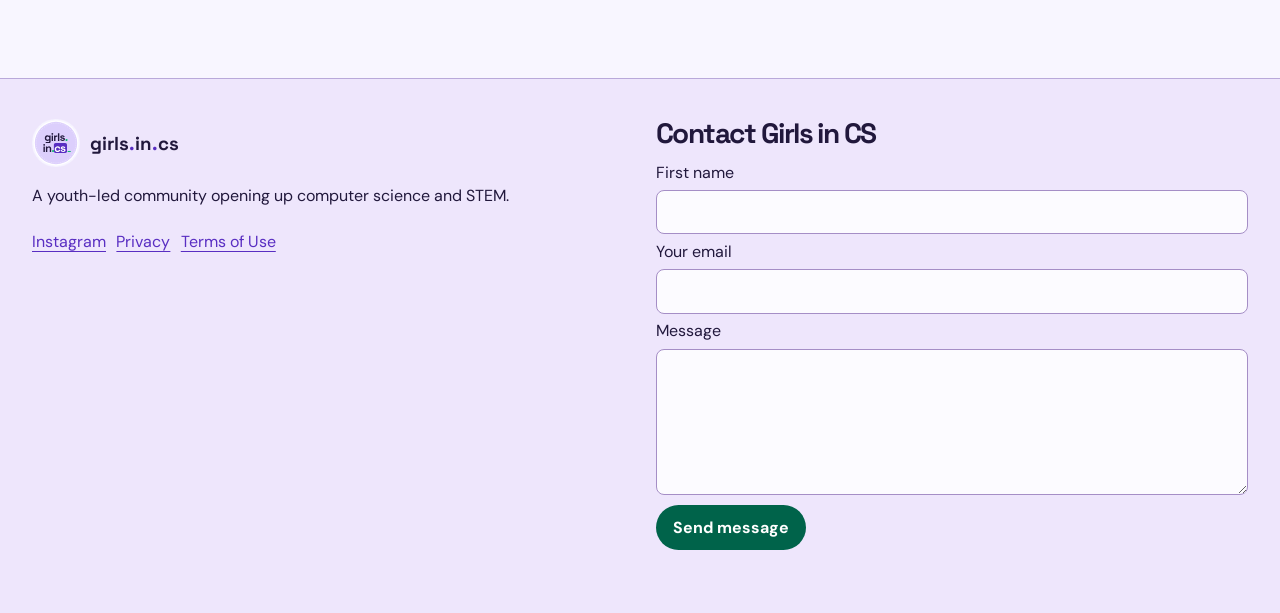
==== commit efa267df: "Use clean URLs without .html" ====
--- a/docs/index.html
+++ b/docs/index.html
@@ -1,23 +1,24 @@
 <!doctype html>
 <html lang="en"><head><meta charset="utf-8"><meta name="viewport" content="width=device-width, initial-scale=1">
 <title>Home · Girls in CS</title><meta name="description" content="Girls in CS is a youth-led community for girls exploring computer science.">
+<link rel="canonical" href="https://girlsincs.com/">
 <link rel="icon" href="assets/favicon.ico?v=5" sizes="16x16 32x32 48x48">
 <link rel="icon" href="assets/favicon-32.png?v=5" type="image/png" sizes="32x32">
 <link rel="icon" href="assets/favicon-192.png?v=5" type="image/png" sizes="192x192">
 <link rel="icon" href="assets/tab-icon-circle.svg?v=5" type="image/svg+xml">
 <link rel="apple-touch-icon" href="assets/apple-touch-icon.png?v=5" sizes="180x180">
 <link rel="stylesheet" href="assets/site.css?revision=6">
-<script defer src="assets/data/preview-data.js"></script><script defer src="assets/site.js?revision=7"></script><script defer src="assets/feedback.js"></script></head>
+<script defer src="assets/data/preview-data.js"></script><script defer src="assets/site.js?revision=8"></script><script defer src="assets/feedback.js"></script></head>
 <body data-page="index"><a class="skip" href="#main">Skip to content</a>
-<header class="nav-shell"><div class="nav-bar"><a class="brand" href="index.html"><img src="assets/logo-circle.svg" width="48" height="48" alt=""><span>girls<span class="brand-dot">.</span>in<span class="brand-dot">.</span>cs</span></a><button class="menu" type="button" aria-expanded="false" aria-controls="nav">Menu</button><nav id="nav" aria-label="Main navigation"><a href="index.html" aria-current="page">Home</a><a href="about.html">About</a><a href="opportunities.html">Opportunities</a><a href="showcase.html">Showcase</a><a href="interviews.html">Interviews</a><a href="events.html">Events</a><a href="join.html">Join</a></nav></div></header>
+<header class="nav-shell"><div class="nav-bar"><a class="brand" href="/"><img src="assets/logo-circle.svg" width="48" height="48" alt=""><span>girls<span class="brand-dot">.</span>in<span class="brand-dot">.</span>cs</span></a><button class="menu" type="button" aria-expanded="false" aria-controls="nav">Menu</button><nav id="nav" aria-label="Main navigation"><a href="/" aria-current="page">Home</a><a href="/about">About</a><a href="/opportunities">Opportunities</a><a href="/showcase">Showcase</a><a href="/interviews">Interviews</a><a href="/events">Events</a><a href="/join">Join</a></nav></div></header>
 <main id="main">
 <section class="hero"><div class="wrap hero-inner"><span class="sticker sticker-a"><svg viewBox="0 0 24 24" fill="none" stroke="currentColor" stroke-width="1.7" stroke-linecap="round" stroke-linejoin="round" aria-hidden="true"><path d="M8 7l-5 5 5 5m8-10 5 5-5 5m-3-13-2 16"/></svg></span><span class="sticker sticker-b"><svg viewBox="0 0 24 24" fill="none" stroke="currentColor" stroke-width="1.7" stroke-linecap="round" stroke-linejoin="round" aria-hidden="true"><path d="M6 6v12m0-6h7a4 4 0 004-4V6m-11 0a2 2 0 100-4 2 2 0 000 4Zm0 16a2 2 0 100-4 2 2 0 000 4ZM17 6a2 2 0 100-4 2 2 0 000 4Z"/></svg></span><span class="hero-spark"><svg viewBox="0 0 24 24" fill="none" stroke="currentColor" stroke-width="1.7" stroke-linecap="round" stroke-linejoin="round" aria-hidden="true"><path d="M5 3l14 10-7 1-3 6z"/></svg></span>
 <span class="hero-brace" aria-hidden="true">{ }</span>
 <p class="mono eyebrow" data-type-once>Empowering girls through code</p><h1>Girls <mark>in</mark> CS</h1><p>We’re a youth-led organization helping girls explore computer science and break into tech through free resources, content, and opportunities for high schoolers.</p>
-<div class="actions center"><a class="button" href="join.html">Join us</a><a class="button secondary" href="opportunities.html">Explore opportunities</a></div></div></section>
+<div class="actions center"><a class="button" href="/join">Join us</a><a class="button secondary" href="/opportunities">Explore opportunities</a></div></div></section>
 <div class="marquee" aria-label="Free resources, mentorship, interviews, opportunities, projects"><div aria-hidden="true">FREE RESOURCES &nbsp;/&nbsp; MENTORSHIP &nbsp;/&nbsp; INTERVIEWS &nbsp;/&nbsp; OPPORTUNITIES &nbsp;/&nbsp; PROJECTS &nbsp;/&nbsp; FREE RESOURCES &nbsp;/&nbsp; MENTORSHIP &nbsp;/&nbsp; INTERVIEWS &nbsp;/&nbsp; OPPORTUNITIES &nbsp;/&nbsp; PROJECTS &nbsp;/&nbsp;FREE RESOURCES &nbsp;/&nbsp; MENTORSHIP &nbsp;/&nbsp; INTERVIEWS &nbsp;/&nbsp; OPPORTUNITIES &nbsp;/&nbsp; PROJECTS &nbsp;/&nbsp; FREE RESOURCES &nbsp;/&nbsp; MENTORSHIP &nbsp;/&nbsp; INTERVIEWS &nbsp;/&nbsp; OPPORTUNITIES &nbsp;/&nbsp; PROJECTS &nbsp;/&nbsp;</div></div>
 <section class="stats"><div class="wrap stat-grid"><div class="stat"><span class="stat-icon"><svg viewBox="0 0 24 24" fill="none" stroke="currentColor" stroke-width="1.7" stroke-linecap="round" stroke-linejoin="round" aria-hidden="true"><path d="M6 6v12m0-6h7a4 4 0 004-4V6m-11 0a2 2 0 100-4 2 2 0 000 4Zm0 16a2 2 0 100-4 2 2 0 000 4ZM17 6a2 2 0 100-4 2 2 0 000 4Z"/></svg></span><strong data-count="34" data-suffix="K">34K</strong><span>followers</span></div><div class="stat"><span class="stat-icon"><svg viewBox="0 0 24 24" fill="none" stroke="currentColor" stroke-width="1.7" stroke-linecap="round" stroke-linejoin="round" aria-hidden="true"><path d="M8 4l12 8-12 8z"/></svg></span><strong data-count="3.2" data-suffix="M+">3.2M+</strong><span>reached worldwide</span></div><div class="stat"><span class="stat-icon"><svg viewBox="0 0 24 24" fill="none" stroke="currentColor" stroke-width="1.7" stroke-linecap="round" stroke-linejoin="round" aria-hidden="true"><path d="M5 7l5 5-5 5m8 0h6"/></svg></span><strong data-count="100" data-suffix="+">100+</strong><span>free coding resources</span></div></div></section>
-<section class="wrap section" aria-labelledby="due-title"><div class="section-head"><div><h2 id="due-title">Available Opportunities</h2><p>Explore programs, contests, and more with upcoming deadlines.</p></div><a class="button secondary" href="opportunities.html">See all opportunities</a></div><div class="card-grid" id="due"></div></section>
+<section class="wrap section" aria-labelledby="due-title"><div class="section-head"><div><h2 id="due-title">Available Opportunities</h2><p>Explore programs, contests, and more with upcoming deadlines.</p></div><a class="button secondary" href="/opportunities">See all opportunities</a></div><div class="card-grid" id="due"></div></section>
 <section class="social section" aria-labelledby="posts-title">
 <div class="wrap"><div class="editor social-editor"><div class="editor-bar"><i></i><i></i><i></i><span data-type-once>instagram.tsx</span></div>
 <div class="social-header"><div class="social-profile"><span class="story-ring"><svg viewBox="0 0 24 24" fill="none" stroke="currentColor" stroke-width="1.7" stroke-linecap="round" stroke-linejoin="round" aria-hidden="true"><path d="M8 3h8a5 5 0 015 5v8a5 5 0 01-5 5H8a5 5 0 01-5-5V8a5 5 0 015-5zm4 5a4 4 0 100 8 4 4 0 000-8zm5.5-1.5h.01"/></svg></span><div><p class="mono eyebrow">ON INSTAGRAM</p><h2 id="posts-title">@girls.in.cs</h2></div></div>
@@ -26,10 +27,10 @@
 <div class="social-controls" hidden><button class="icon-button" type="button" data-pan="-1" aria-label="Previous posts">‹</button><button class="icon-button" type="button" data-pan="1" aria-label="Next posts">›</button><button type="button" class="text-button" data-carousel-pause>Pause scrolling</button></div>
 </div></div></section>
 <section class="impact section"><div class="wrap split"><div><p class="mono eyebrow">OUR IMPACT</p><h2>Growing a community built around CS</h2><p>Every post, conversation, and project gives more girls a place to start.</p><div class="impact-founded"><strong class="impact-number">Est. June 2026</strong></div></div><div class="editor impact-art" aria-hidden="true"><div class="editor-bar"><i></i><i></i><i></i><span data-type-once>community.js</span></div><div class="editor-body"><p data-type-once><b>import</b> curiosity</p><p data-type-once><b>build</b> something together</p><p data-type-once><b>share</b> what you learned</p><div class="commit"><span></span><span></span><span></span><span></span></div></div></div></div></section>
-<section class="wrap section"><div class="section-head"><div><h2>Conversations in CS</h2><p>Meet women working and learning across tech.</p></div><a class="button secondary" href="interviews.html">All interviews</a></div><div class="card-grid interviews" data-interviews></div></section>
-<section class="section wrap"><div class="cta split"><div><h2>Start with a mentor.</h2><p>Explore computer science with support from the Girls in CS community.</p><a class="button" href="join.html#mentorship">Explore mentorship</a></div><img src="assets/logo-circle.svg" alt="" width="320" height="320" loading="lazy"></div></section>
-<dialog id="mentorship-dialog" aria-labelledby="mentorship-title"><div class="dialog-top"><button type="button" data-close aria-label="Close mentorship announcement">×</button></div><div class="announce"><img src="assets/logo-circle.svg" alt="" width="80" height="80"><h2 id="mentorship-title">Mentorship is open.</h2><p>Apply to our new program for support exploring computer science and taking the next step in tech.</p><a class="button" href="join.html#mentorship">Explore mentorship</a></div></dialog></main>
-<footer class="site-footer"><div class="wrap footer-grid"><div><a class="brand" href="index.html"><img src="assets/logo-circle.svg" width="48" height="48" alt=""><span>girls<span class="brand-dot">.</span>in<span class="brand-dot">.</span>cs</span></a><p>A youth-led community opening up computer science and STEM.</p><div class="actions"><a href="https://www.instagram.com/girls.in.cs/">Instagram</a><a href="privacy.html">Privacy</a><a href="terms.html">Terms of Use</a></div></div><section class="feedback">
+<section class="wrap section"><div class="section-head"><div><h2>Conversations in CS</h2><p>Meet women working and learning across tech.</p></div><a class="button secondary" href="/interviews">All interviews</a></div><div class="card-grid interviews" data-interviews></div></section>
+<section class="section wrap"><div class="cta split"><div><h2>Start with a mentor.</h2><p>Explore computer science with support from the Girls in CS community.</p><a class="button" href="/join#mentorship">Explore mentorship</a></div><img src="assets/logo-circle.svg" alt="" width="320" height="320" loading="lazy"></div></section>
+<dialog id="mentorship-dialog" aria-labelledby="mentorship-title"><div class="dialog-top"><button type="button" data-close aria-label="Close mentorship announcement">×</button></div><div class="announce"><img src="assets/logo-circle.svg" alt="" width="80" height="80"><h2 id="mentorship-title">Mentorship is open.</h2><p>Apply to our new program for support exploring computer science and taking the next step in tech.</p><a class="button" href="/join#mentorship">Explore mentorship</a></div></dialog></main>
+<footer class="site-footer"><div class="wrap footer-grid"><div><a class="brand" href="/"><img src="assets/logo-circle.svg" width="48" height="48" alt=""><span>girls<span class="brand-dot">.</span>in<span class="brand-dot">.</span>cs</span></a><p>A youth-led community opening up computer science and STEM.</p><div class="actions"><a href="https://www.instagram.com/girls.in.cs/">Instagram</a><a href="/privacy">Privacy</a><a href="/terms">Terms of Use</a></div></div><section class="feedback">
     <h2>Contact Girls in CS</h2>
     <form id="feedback-form" action="https://formspree.io/f/xvkawpyn" method="post">
       
